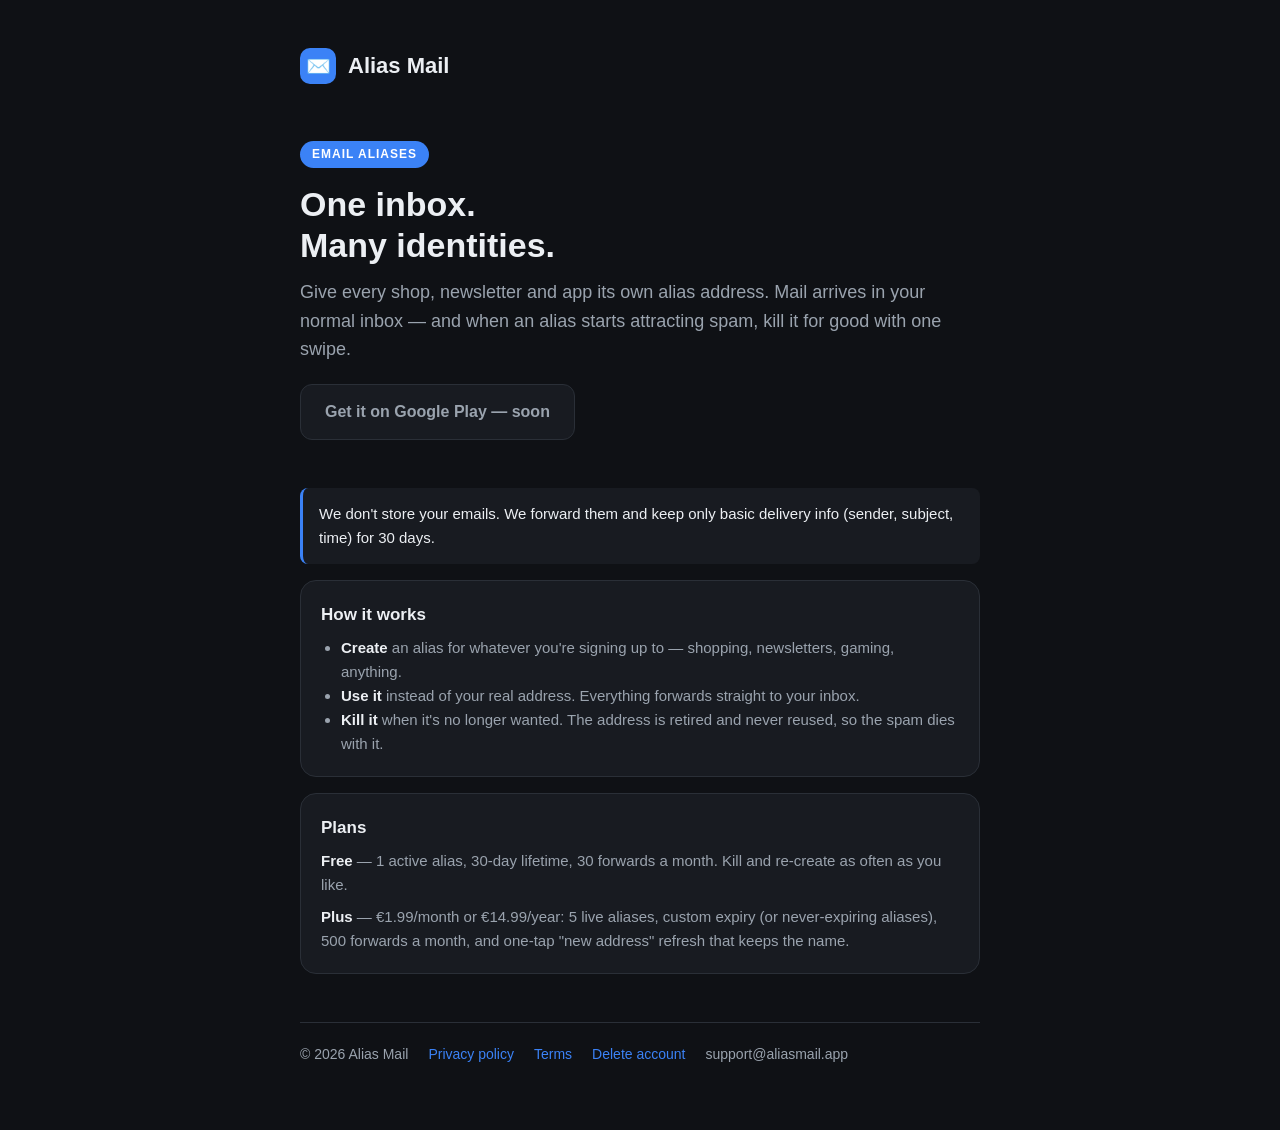
==== index.html @ 7fe055e5 "Serve the site from the repo root so GitHub Pages shows it at /aliasmail-site/" ====
<!doctype html>
<html lang="en">
<head>
  <meta charset="utf-8">
  <meta name="viewport" content="width=device-width, initial-scale=1">
  <title>Alias Mail — One inbox. Many identities.</title>
  <meta name="description" content="Alias Mail gives you email aliases that forward to your real inbox. Kill an alias the moment it attracts spam.">
  <style>
    :root { color-scheme: dark; }
    * { box-sizing: border-box; margin: 0; padding: 0; }
    body { background: #0F1115; color: #ECEFF3; font: 16px/1.6 -apple-system, "Segoe UI", Roboto, Helvetica, Arial, sans-serif; }
    a { color: #3B82F6; text-decoration: none; }
    a:hover { text-decoration: underline; }
    .wrap { max-width: 720px; margin: 0 auto; padding: 24px 20px 64px; }
    header { display: flex; align-items: center; gap: 12px; padding: 24px 0 8px; }
    .logo { width: 36px; height: 36px; border-radius: 10px; background: #3B82F6; display: flex; align-items: center; justify-content: center; font-size: 20px; }
    h1 { font-size: 22px; font-weight: 800; }
    .hero { padding: 48px 0 24px; }
    .hero h2 { font-size: 34px; line-height: 1.2; font-weight: 800; }
    .hero p { color: #9AA3AE; font-size: 18px; margin-top: 12px; }
    .badge { display: inline-block; background: #3B82F6; color: #fff; font-size: 12px; font-weight: 700; letter-spacing: 1px; border-radius: 999px; padding: 4px 12px; margin-bottom: 16px; }
    .card { background: #181B21; border: 1px solid #2A2F37; border-radius: 16px; padding: 20px; margin-top: 16px; }
    .card h3 { font-size: 17px; margin-bottom: 8px; }
    .card p, .card li { color: #9AA3AE; font-size: 15px; }
    .card ul { padding-left: 20px; }
    .cta { display: inline-block; background: #3B82F6; color: #fff; font-weight: 700; border-radius: 12px; padding: 14px 24px; margin-top: 20px; font-size: 16px; }
    .cta:hover { text-decoration: none; opacity: 0.9; }
    .cta.soon { background: #181B21; color: #9AA3AE; border: 1px solid #2A2F37; }
    footer { border-top: 1px solid #2A2F37; margin-top: 48px; padding-top: 20px; color: #9AA3AE; font-size: 14px; display: flex; gap: 20px; flex-wrap: wrap; }
    .trust { background: #181B21; border-left: 3px solid #3B82F6; border-radius: 8px; padding: 14px 16px; margin-top: 24px; color: #ECEFF3; font-size: 15px; }
  </style>
</head>
<body>
  <div class="wrap">
    <header>
      <div class="logo">✉️</div>
      <h1>Alias Mail</h1>
    </header>

    <section class="hero">
      <span class="badge">EMAIL ALIASES</span>
      <h2>One inbox.<br>Many identities.</h2>
      <p>Give every shop, newsletter and app its own alias address. Mail arrives in your normal inbox — and when an alias starts attracting spam, kill it for good with one swipe.</p>
      <a class="cta soon" href="#" aria-disabled="true">Get it on Google Play — soon</a>
    </section>

    <div class="trust">
      We don't store your emails. We forward them and keep only basic delivery info (sender, subject, time) for 30 days.
    </div>

    <section class="card">
      <h3>How it works</h3>
      <ul>
        <li><strong style="color:#ECEFF3">Create</strong> an alias for whatever you're signing up to — shopping, newsletters, gaming, anything.</li>
        <li><strong style="color:#ECEFF3">Use it</strong> instead of your real address. Everything forwards straight to your inbox.</li>
        <li><strong style="color:#ECEFF3">Kill it</strong> when it's no longer wanted. The address is retired and never reused, so the spam dies with it.</li>
      </ul>
    </section>

    <section class="card">
      <h3>Plans</h3>
      <p><strong style="color:#ECEFF3">Free</strong> — 1 active alias, 30-day lifetime, 30 forwards a month. Kill and re-create as often as you like.</p>
      <p style="margin-top:8px"><strong style="color:#ECEFF3">Plus</strong> — €1.99/month or €14.99/year: 5 live aliases, custom expiry (or never-expiring aliases), 500 forwards a month, and one-tap "new address" refresh that keeps the name.</p>
    </section>

    <footer>
      <span>© 2026 Alias Mail</span>
      <a href="privacy.html">Privacy policy</a>
      <a href="terms.html">Terms</a>
      <a href="delete-account.html">Delete account</a>
      <span>support@aliasmail.app</span>
    </footer>
  </div>
</body>
</html>
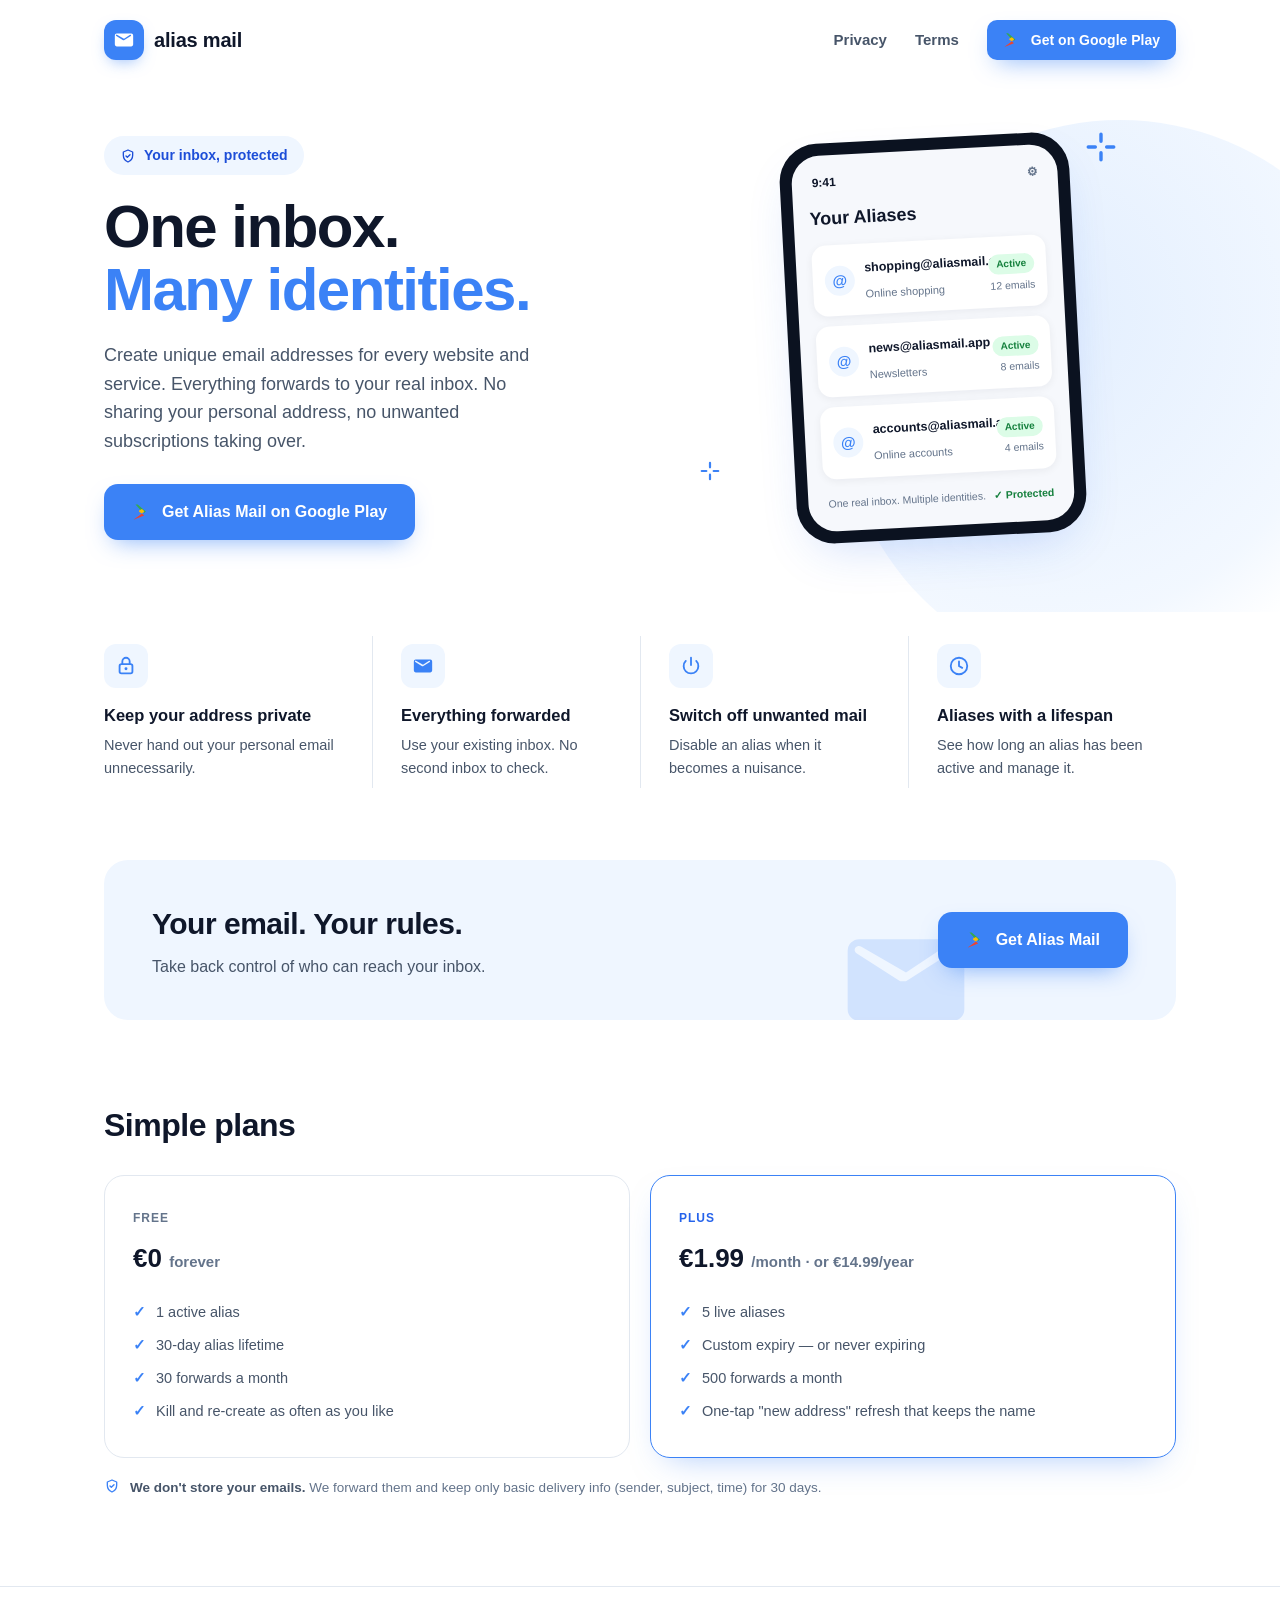
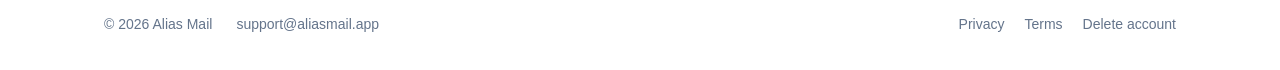
==== commit 731675c9: "Redesign site: light theme with app brand blue, hero with phone mockup, features, plans, shared styl" ====
--- a/index.html
+++ b/index.html
@@ -5,71 +5,185 @@
   <meta name="viewport" content="width=device-width, initial-scale=1">
   <title>Alias Mail — One inbox. Many identities.</title>
   <meta name="description" content="Alias Mail gives you email aliases that forward to your real inbox. Kill an alias the moment it attracts spam.">
-  <style>
-    :root { color-scheme: dark; }
-    * { box-sizing: border-box; margin: 0; padding: 0; }
-    body { background: #0F1115; color: #ECEFF3; font: 16px/1.6 -apple-system, "Segoe UI", Roboto, Helvetica, Arial, sans-serif; }
-    a { color: #3B82F6; text-decoration: none; }
-    a:hover { text-decoration: underline; }
-    .wrap { max-width: 720px; margin: 0 auto; padding: 24px 20px 64px; }
-    header { display: flex; align-items: center; gap: 12px; padding: 24px 0 8px; }
-    .logo { width: 36px; height: 36px; border-radius: 10px; background: #3B82F6; display: flex; align-items: center; justify-content: center; font-size: 20px; }
-    h1 { font-size: 22px; font-weight: 800; }
-    .hero { padding: 48px 0 24px; }
-    .hero h2 { font-size: 34px; line-height: 1.2; font-weight: 800; }
-    .hero p { color: #9AA3AE; font-size: 18px; margin-top: 12px; }
-    .badge { display: inline-block; background: #3B82F6; color: #fff; font-size: 12px; font-weight: 700; letter-spacing: 1px; border-radius: 999px; padding: 4px 12px; margin-bottom: 16px; }
-    .card { background: #181B21; border: 1px solid #2A2F37; border-radius: 16px; padding: 20px; margin-top: 16px; }
-    .card h3 { font-size: 17px; margin-bottom: 8px; }
-    .card p, .card li { color: #9AA3AE; font-size: 15px; }
-    .card ul { padding-left: 20px; }
-    .cta { display: inline-block; background: #3B82F6; color: #fff; font-weight: 700; border-radius: 12px; padding: 14px 24px; margin-top: 20px; font-size: 16px; }
-    .cta:hover { text-decoration: none; opacity: 0.9; }
-    .cta.soon { background: #181B21; color: #9AA3AE; border: 1px solid #2A2F37; }
-    footer { border-top: 1px solid #2A2F37; margin-top: 48px; padding-top: 20px; color: #9AA3AE; font-size: 14px; display: flex; gap: 20px; flex-wrap: wrap; }
-    .trust { background: #181B21; border-left: 3px solid #3B82F6; border-radius: 8px; padding: 14px 16px; margin-top: 24px; color: #ECEFF3; font-size: 15px; }
-  </style>
+  <link rel="stylesheet" href="styles.css">
+  <script>
+    // Set to the real Play Store listing once published.
+    var PLAY_STORE_URL = "https://play.google.com/store/apps?id=app.aliasmail";
+  </script>
 </head>
 <body>
-  <div class="wrap">
-    <header>
-      <div class="logo">✉️</div>
-      <h1>Alias Mail</h1>
-    </header>
+  <!-- Shared SVG defs -->
+  <svg width="0" height="0" style="position:absolute" aria-hidden="true">
+    <defs>
+      <symbol id="i-mail" viewBox="0 0 24 24"><path fill="currentColor" d="M4 5h16a2 2 0 0 1 2 2v10a2 2 0 0 1-2 2H4a2 2 0 0 1-2-2V7a2 2 0 0 1 2-2Zm8 7.2 7.4-4.7a.7.7 0 0 0-.76-1.18L12 10.7 4.36 6.32a.7.7 0 1 0-.72 1.18L11 12.2Z"/></symbol>
+      <symbol id="i-shield" viewBox="0 0 24 24"><path fill="none" stroke="currentColor" stroke-width="2" stroke-linejoin="round" d="M12 3 5 6v5c0 4.6 3 8.4 7 10 4-1.6 7-5.4 7-10V6l-7-3Z"/><path fill="none" stroke="currentColor" stroke-width="2" stroke-linecap="round" stroke-linejoin="round" d="m9 12 2 2 4-4"/></symbol>
+      <symbol id="i-lock" viewBox="0 0 24 24"><rect x="5" y="10" width="14" height="10" rx="2" fill="none" stroke="currentColor" stroke-width="2"/><path fill="none" stroke="currentColor" stroke-width="2" d="M8 10V7a4 4 0 0 1 8 0v3"/><circle cx="12" cy="15" r="1.6" fill="currentColor"/></symbol>
+      <symbol id="i-power" viewBox="0 0 24 24"><path fill="none" stroke="currentColor" stroke-width="2" stroke-linecap="round" d="M12 3v8"/><path fill="none" stroke="currentColor" stroke-width="2" stroke-linecap="round" d="M6.3 6.5a8 8 0 1 0 11.4 0"/></symbol>
+      <symbol id="i-clock" viewBox="0 0 24 24"><circle cx="12" cy="12" r="9" fill="none" stroke="currentColor" stroke-width="2"/><path fill="none" stroke="currentColor" stroke-width="2" stroke-linecap="round" d="M12 7v5l3.5 2"/></symbol>
+      <symbol id="i-play" viewBox="0 0 24 24"><path fill="#34A853" d="M4.8 3.1c-.2-.1-.4-.1-.6 0l9.7 10.7 2.7-2.4-9.8-8.3Z"/><path fill="#4285F4" d="M4.2 20.9c.2.1.4.1.6 0l9.8-8.3-2.7-2.4L4.2 20.9Z"/><path fill="#FBBC04" d="m14.6 11.4-2.7-2.4-3 1.7c-.8.5-.8 1.6 0 2.1l3 1.7 2.7-2.4Z" transform="translate(0 -0.7)"/><path fill="#EA4335" d="m11.9 13.8-9.7 7.1c.2.1.4.1.6 0l11.8-4.7-2.7-2.4Z"/></symbol>
+    </defs>
+  </svg>
 
-    <section class="hero">
-      <span class="badge">EMAIL ALIASES</span>
-      <h2>One inbox.<br>Many identities.</h2>
-      <p>Give every shop, newsletter and app its own alias address. Mail arrives in your normal inbox — and when an alias starts attracting spam, kill it for good with one swipe.</p>
-      <a class="cta soon" href="#" aria-disabled="true">Get it on Google Play — soon</a>
-    </section>
-
-    <div class="trust">
-      We don't store your emails. We forward them and keep only basic delivery info (sender, subject, time) for 30 days.
+  <header class="site-header">
+    <div class="wrap">
+      <a class="brand" href="index.html">
+        <span class="logo-tile"><svg width="22" height="22"><use href="#i-mail" style="color:#fff"/></svg></span>
+        alias mail
+      </a>
+      <nav class="site-nav" aria-label="Main">
+        <a class="nav-link" href="privacy.html">Privacy</a>
+        <a class="nav-link" href="terms.html">Terms</a>
+        <a class="btn small nav-cta play-link" href="https://play.google.com/store/apps?id=app.aliasmail">
+          <svg width="18" height="18"><use href="#i-play"/></svg> Get on Google Play
+        </a>
+      </nav>
+      <button class="menu-btn" aria-label="Menu" aria-expanded="false" onclick="toggleMenu(this)">
+        <svg width="26" height="26" viewBox="0 0 24 24" fill="none" stroke="#0F172A" stroke-width="2" stroke-linecap="round"><path d="M4 7h16M4 12h16M4 17h16"/></svg>
+      </button>
     </div>
-
-    <section class="card">
-      <h3>How it works</h3>
-      <ul>
-        <li><strong style="color:#ECEFF3">Create</strong> an alias for whatever you're signing up to — shopping, newsletters, gaming, anything.</li>
-        <li><strong style="color:#ECEFF3">Use it</strong> instead of your real address. Everything forwards straight to your inbox.</li>
-        <li><strong style="color:#ECEFF3">Kill it</strong> when it's no longer wanted. The address is retired and never reused, so the spam dies with it.</li>
-      </ul>
-    </section>
-
-    <section class="card">
-      <h3>Plans</h3>
-      <p><strong style="color:#ECEFF3">Free</strong> — 1 active alias, 30-day lifetime, 30 forwards a month. Kill and re-create as often as you like.</p>
-      <p style="margin-top:8px"><strong style="color:#ECEFF3">Plus</strong> — €1.99/month or €14.99/year: 5 live aliases, custom expiry (or never-expiring aliases), 500 forwards a month, and one-tap "new address" refresh that keeps the name.</p>
-    </section>
-
-    <footer>
-      <span>© 2026 Alias Mail</span>
-      <a href="privacy.html">Privacy policy</a>
+    <nav class="mobile-nav" aria-label="Mobile">
+      <a href="privacy.html">Privacy</a>
       <a href="terms.html">Terms</a>
       <a href="delete-account.html">Delete account</a>
+      <a class="btn play-link" href="https://play.google.com/store/apps?id=app.aliasmail">
+        <svg width="18" height="18"><use href="#i-play"/></svg> Get on Google Play
+      </a>
+    </nav>
+  </header>
+
+  <section class="hero">
+    <div class="hero-blob" aria-hidden="true"></div>
+    <div class="wrap">
+      <div>
+        <span class="pill"><svg width="16" height="16"><use href="#i-shield"/></svg> Your inbox, protected</span>
+        <h1>One inbox.<br><span class="accent">Many identities.</span></h1>
+        <p class="lede">Create unique email addresses for every website and service. Everything forwards to your real inbox. No sharing your personal address, no unwanted subscriptions taking over.</p>
+        <a class="btn big play-link" href="https://play.google.com/store/apps?id=app.aliasmail">
+          <svg width="20" height="20"><use href="#i-play"/></svg> Get Alias Mail on Google Play
+        </a>
+      </div>
+      <div class="phone-zone">
+        <svg class="sparkle" style="top:-8px;right:12%" width="34" height="34" viewBox="0 0 24 24" fill="none" stroke="currentColor" stroke-width="2.4" stroke-linecap="round" aria-hidden="true"><path d="M12 3v5M12 16v5M3 12h5M16 12h5"/></svg>
+        <svg class="sparkle" style="bottom:14%;left:2%" width="22" height="22" viewBox="0 0 24 24" fill="none" stroke="currentColor" stroke-width="2.4" stroke-linecap="round" aria-hidden="true"><path d="M12 3v5M12 16v5M3 12h5M16 12h5"/></svg>
+        <div class="phone" role="img" aria-label="The Alias Mail app showing three active aliases">
+          <div class="phone-screen">
+            <div class="phone-status"><span>9:41</span><span class="gear">⚙</span></div>
+            <div class="phone-title">Your Aliases</div>
+            <div class="alias-row">
+              <span class="at">@</span>
+              <span class="who"><span class="addr">shopping@aliasmail.app</span><br><span class="cat">Online shopping</span></span>
+              <span class="meta"><span class="chip">Active</span><div class="count">12 emails</div></span>
+            </div>
+            <div class="alias-row">
+              <span class="at">@</span>
+              <span class="who"><span class="addr">news@aliasmail.app</span><br><span class="cat">Newsletters</span></span>
+              <span class="meta"><span class="chip">Active</span><div class="count">8 emails</div></span>
+            </div>
+            <div class="alias-row">
+              <span class="at">@</span>
+              <span class="who"><span class="addr">accounts@aliasmail.app</span><br><span class="cat">Online accounts</span></span>
+              <span class="meta"><span class="chip">Active</span><div class="count">4 emails</div></span>
+            </div>
+            <div class="phone-footer"><span>One real inbox. Multiple identities.</span><span class="prot">✓ Protected</span></div>
+          </div>
+        </div>
+      </div>
+    </div>
+  </section>
+
+  <section class="features">
+    <div class="wrap">
+      <div class="grid">
+        <div class="feature">
+          <div class="icon"><svg width="22" height="22"><use href="#i-lock"/></svg></div>
+          <h3>Keep your address private</h3>
+          <p>Never hand out your personal email unnecessarily.</p>
+        </div>
+        <div class="feature">
+          <div class="icon"><svg width="22" height="22"><use href="#i-mail"/></svg></div>
+          <h3>Everything forwarded</h3>
+          <p>Use your existing inbox. No second inbox to check.</p>
+        </div>
+        <div class="feature">
+          <div class="icon"><svg width="22" height="22"><use href="#i-power"/></svg></div>
+          <h3>Switch off unwanted mail</h3>
+          <p>Disable an alias when it becomes a nuisance.</p>
+        </div>
+        <div class="feature">
+          <div class="icon"><svg width="22" height="22"><use href="#i-clock"/></svg></div>
+          <h3>Aliases with a lifespan</h3>
+          <p>See how long an alias has been active and manage it.</p>
+        </div>
+      </div>
+    </div>
+  </section>
+
+  <section class="banner-zone">
+    <div class="wrap">
+      <div class="banner">
+        <svg class="banner-art" width="180" height="140" viewBox="0 0 24 24" aria-hidden="true"><use href="#i-mail"/></svg>
+        <div>
+          <h2>Your email. Your rules.</h2>
+          <p>Take back control of who can reach your inbox.</p>
+        </div>
+        <a class="btn big play-link" style="margin-left:auto" href="https://play.google.com/store/apps?id=app.aliasmail">
+          <svg width="20" height="20"><use href="#i-play"/></svg> Get Alias Mail
+        </a>
+      </div>
+    </div>
+  </section>
+
+  <section class="plans">
+    <div class="wrap">
+      <h2>Simple plans</h2>
+      <div class="grid">
+        <div class="plan">
+          <span class="tag">Free</span>
+          <div class="price">€0 <span>forever</span></div>
+          <ul>
+            <li>1 active alias</li>
+            <li>30-day alias lifetime</li>
+            <li>30 forwards a month</li>
+            <li>Kill and re-create as often as you like</li>
+          </ul>
+        </div>
+        <div class="plan plus">
+          <span class="tag">Plus</span>
+          <div class="price">€1.99 <span>/month · or €14.99/year</span></div>
+          <ul>
+            <li>5 live aliases</li>
+            <li>Custom expiry — or never expiring</li>
+            <li>500 forwards a month</li>
+            <li>One-tap "new address" refresh that keeps the name</li>
+          </ul>
+        </div>
+      </div>
+      <p class="trust"><svg width="16" height="16" style="flex:none;transform:translateY(2px);color:#3B82F6"><use href="#i-shield"/></svg><span><strong>We don't store your emails.</strong> We forward them and keep only basic delivery info (sender, subject, time) for 30 days.</span></p>
+    </div>
+  </section>
+
+  <footer class="site-footer">
+    <div class="wrap">
+      <span>© 2026 Alias Mail</span>
       <span>support@aliasmail.app</span>
-    </footer>
-  </div>
+      <div class="links">
+        <a href="privacy.html">Privacy</a>
+        <a href="terms.html">Terms</a>
+        <a href="delete-account.html">Delete account</a>
+      </div>
+    </div>
+  </footer>
+
+  <script>
+    function toggleMenu(btn) {
+      var nav = document.querySelector(".mobile-nav");
+      var open = nav.classList.toggle("open");
+      btn.setAttribute("aria-expanded", open ? "true" : "false");
+    }
+    // Point every Play CTA at the single configured URL.
+    document.querySelectorAll(".play-link").forEach(function (a) {
+      if (typeof PLAY_STORE_URL === "string") a.href = PLAY_STORE_URL;
+    });
+  </script>
 </body>
 </html>
--- a/styles.css
+++ b/styles.css
@@ -0,0 +1,189 @@
+/* Alias Mail — shared stylesheet.
+   Brand blue matches the app: #3B82F6 (large text/buttons), #2563EB (small
+   links, AA contrast on white). Tints: #EFF6FF / #DBEAFE. */
+:root {
+  color-scheme: light;
+  --blue: #3B82F6;
+  --blue-deep: #2563EB;
+  --blue-dark: #1D4ED8;
+  --tint: #EFF6FF;
+  --tint-strong: #DBEAFE;
+  --navy: #0F172A;
+  --body: #475569;
+  --muted: #64748B;
+  --line: #E2E8F0;
+  --bg: #FFFFFF;
+  --shadow: 0 20px 50px -20px rgba(37, 99, 235, 0.25);
+}
+
+* { box-sizing: border-box; margin: 0; padding: 0; }
+html { scroll-behavior: smooth; }
+body {
+  background: var(--bg);
+  color: var(--navy);
+  font: 16px/1.6 -apple-system, "Segoe UI", Roboto, Helvetica, Arial, sans-serif;
+  -webkit-font-smoothing: antialiased;
+}
+a { color: var(--blue-deep); text-decoration: none; }
+a:hover { text-decoration: underline; }
+img, svg { display: block; }
+.wrap { max-width: 1120px; margin: 0 auto; padding: 0 24px; }
+
+/* ---------- header ---------- */
+.site-header { padding: 20px 0; }
+.site-header .wrap { display: flex; align-items: center; gap: 32px; }
+.brand { display: flex; align-items: center; gap: 10px; font-size: 20px; font-weight: 800; color: var(--navy); letter-spacing: -0.2px; }
+.brand:hover { text-decoration: none; }
+.logo-tile { width: 40px; height: 40px; border-radius: 12px; background: var(--blue); display: flex; align-items: center; justify-content: center; box-shadow: 0 6px 16px -6px rgba(59, 130, 246, 0.6); }
+.site-nav { display: flex; align-items: center; gap: 28px; margin-left: auto; }
+.site-nav a.nav-link { color: var(--body); font-weight: 600; font-size: 15px; }
+.site-nav a.nav-link:hover { color: var(--navy); text-decoration: none; }
+.nav-cta { display: inline-flex; }
+
+/* hamburger (mobile) */
+.menu-btn { display: none; margin-left: auto; background: none; border: 0; padding: 8px; cursor: pointer; border-radius: 10px; }
+.menu-btn:hover { background: var(--tint); }
+.mobile-nav { display: none; }
+
+/* ---------- buttons ---------- */
+.btn {
+  display: inline-flex; align-items: center; gap: 10px;
+  background: var(--blue); color: #fff;
+  font-weight: 700; font-size: 15px;
+  border-radius: 12px; padding: 12px 20px;
+  border: 0; cursor: pointer;
+  box-shadow: 0 10px 24px -10px rgba(59, 130, 246, 0.65);
+  transition: background 0.15s ease, transform 0.15s ease;
+}
+.btn:hover { background: var(--blue-deep); text-decoration: none; transform: translateY(-1px); }
+.btn:active { transform: translateY(0); }
+.btn.small { padding: 9px 16px; font-size: 14px; border-radius: 10px; }
+.btn.big { padding: 15px 28px; font-size: 16px; border-radius: 14px; }
+
+/* ---------- hero ---------- */
+.hero { position: relative; padding: 56px 0 72px; overflow: hidden; }
+.hero .wrap { display: grid; grid-template-columns: 1.05fr 0.95fr; gap: 48px; align-items: center; position: relative; z-index: 1; }
+.pill {
+  display: inline-flex; align-items: center; gap: 8px;
+  background: var(--tint); color: var(--blue-dark);
+  font-size: 14px; font-weight: 700;
+  border-radius: 999px; padding: 8px 16px; margin-bottom: 20px;
+}
+.hero h1 { font-size: clamp(38px, 5.2vw, 60px); line-height: 1.05; font-weight: 800; letter-spacing: -1.5px; }
+.hero h1 .accent { color: var(--blue); }
+.hero .lede { color: var(--body); font-size: 18px; margin: 20px 0 28px; max-width: 46ch; }
+.hero-blob {
+  position: absolute; right: -120px; top: 40px;
+  width: 560px; height: 560px; border-radius: 50%;
+  background: radial-gradient(circle at 35% 35%, var(--tint-strong), var(--tint) 60%, transparent 75%);
+  opacity: 0.8; z-index: 0; pointer-events: none;
+}
+.sparkle { position: absolute; color: var(--blue); z-index: 2; }
+
+/* ---------- phone mockup ---------- */
+.phone-zone { position: relative; display: flex; justify-content: center; }
+.phone {
+  width: 290px; background: #0B1220; border-radius: 38px; padding: 12px;
+  box-shadow: var(--shadow); transform: rotate(-3deg); position: relative; z-index: 1;
+}
+.phone-screen { background: #F6F8FC; border-radius: 28px; overflow: hidden; padding: 18px 16px 20px; }
+.phone-status { display: flex; justify-content: space-between; align-items: center; color: var(--navy); font-size: 12px; font-weight: 700; padding: 0 4px 12px; }
+.phone-status .gear { color: var(--muted); }
+.phone-title { font-size: 18px; font-weight: 800; margin-bottom: 12px; }
+.alias-row { display: flex; align-items: center; gap: 10px; background: #fff; border-radius: 14px; padding: 10px 12px; margin-bottom: 10px; box-shadow: 0 2px 8px rgba(15, 23, 42, 0.06); }
+.alias-row .at { width: 30px; height: 30px; border-radius: 50%; background: var(--tint); color: var(--blue); display: flex; align-items: center; justify-content: center; font-weight: 800; font-size: 15px; flex: none; }
+.alias-row .who { min-width: 0; }
+.alias-row .addr { font-size: 12.5px; font-weight: 700; color: var(--navy); white-space: nowrap; overflow: hidden; text-overflow: ellipsis; }
+.alias-row .cat { font-size: 11px; color: var(--muted); }
+.alias-row .meta { text-align: right; flex: none; }
+.chip { display: inline-block; background: #DCFCE7; color: #15803D; font-size: 10px; font-weight: 800; border-radius: 999px; padding: 2px 8px; }
+.alias-row .count { font-size: 10.5px; color: var(--muted); margin-top: 2px; }
+.phone-footer { display: flex; justify-content: space-between; align-items: center; font-size: 10.5px; color: var(--muted); padding: 6px 4px 0; }
+.phone-footer .prot { display: inline-flex; align-items: center; gap: 4px; color: #15803D; font-weight: 700; }
+
+/* ---------- features ---------- */
+.features { padding: 24px 0 72px; }
+.features .grid { display: grid; grid-template-columns: repeat(4, 1fr); }
+.feature { padding: 8px 28px; border-left: 1px solid var(--line); }
+.feature:first-child { border-left: 0; padding-left: 0; }
+.feature .icon { width: 44px; height: 44px; border-radius: 12px; background: var(--tint); color: var(--blue); display: flex; align-items: center; justify-content: center; margin-bottom: 14px; }
+.feature h3 { font-size: 16.5px; font-weight: 800; margin-bottom: 6px; }
+.feature p { color: var(--body); font-size: 14.5px; }
+
+/* ---------- CTA banner ---------- */
+.banner-zone { padding: 0 0 80px; }
+.banner { position: relative; background: var(--tint); border-radius: 24px; padding: 40px 48px; display: flex; align-items: center; gap: 32px; overflow: hidden; }
+.banner h2 { font-size: clamp(22px, 3vw, 30px); font-weight: 800; letter-spacing: -0.5px; }
+.banner p { color: var(--body); margin-top: 6px; }
+.banner .btn { flex: none; position: relative; z-index: 1; }
+.banner-art { position: absolute; right: 180px; bottom: -30px; opacity: 0.16; color: var(--blue); pointer-events: none; }
+
+/* ---------- plans ---------- */
+.plans { padding: 0 0 88px; }
+.plans h2 { font-size: clamp(24px, 3vw, 32px); font-weight: 800; letter-spacing: -0.5px; margin-bottom: 24px; }
+.plans .grid { display: grid; grid-template-columns: 1fr 1fr; gap: 20px; }
+.plan { border: 1px solid var(--line); border-radius: 20px; padding: 28px; }
+.plan.plus { border-color: var(--blue); box-shadow: 0 14px 34px -18px rgba(59, 130, 246, 0.5); position: relative; }
+.plan .tag { display: inline-block; font-size: 12px; font-weight: 800; letter-spacing: 1px; text-transform: uppercase; color: var(--muted); margin-bottom: 10px; }
+.plan.plus .tag { color: var(--blue-deep); }
+.plan .price { font-size: 26px; font-weight: 800; }
+.plan .price span { font-size: 15px; color: var(--muted); font-weight: 600; }
+.plan ul { list-style: none; margin-top: 16px; }
+.plan li { display: flex; gap: 10px; align-items: baseline; color: var(--body); font-size: 14.5px; padding: 5px 0; }
+.plan li::before { content: "✓"; color: var(--blue); font-weight: 800; flex: none; }
+.trust { display: flex; gap: 10px; align-items: baseline; color: var(--muted); font-size: 13.5px; margin-top: 18px; }
+.trust strong { color: var(--body); }
+
+/* ---------- legal / content pages ---------- */
+.page { padding: 32px 0 88px; max-width: 760px; }
+.page h2 { font-size: clamp(26px, 3.4vw, 34px); font-weight: 800; letter-spacing: -0.6px; padding: 16px 0 8px; }
+.page h3 { font-size: 18px; font-weight: 800; margin: 30px 0 6px; }
+.page p, .page li { color: var(--body); font-size: 15.5px; margin-top: 10px; }
+.page ul, .page ol { padding-left: 22px; }
+.page strong { color: var(--navy); }
+.updated { color: var(--muted); font-size: 13px; margin-top: 28px; }
+.callout { background: var(--tint); border-left: 3px solid var(--blue); border-radius: 10px; padding: 14px 18px; margin-top: 20px; color: var(--navy); font-size: 15px; }
+
+/* ---------- footer ---------- */
+.site-footer { border-top: 1px solid var(--line); padding: 26px 0 34px; }
+.site-footer .wrap { display: flex; align-items: center; gap: 24px; flex-wrap: wrap; color: var(--muted); font-size: 14px; }
+.site-footer .links { margin-left: auto; display: flex; gap: 20px; flex-wrap: wrap; }
+.site-footer a { color: var(--muted); }
+.site-footer a:hover { color: var(--navy); }
+
+/* ---------- 404 ---------- */
+.notfound { text-align: center; padding: 96px 0; }
+.notfound .logo-tile { margin: 0 auto 24px; width: 52px; height: 52px; border-radius: 16px; }
+.notfound h2 { font-size: 32px; font-weight: 800; }
+.notfound p { color: var(--body); margin-top: 12px; }
+
+/* ---------- responsive ---------- */
+@media (max-width: 960px) {
+  .hero .wrap { grid-template-columns: 1fr; gap: 40px; }
+  .hero-blob { right: -200px; top: auto; bottom: -160px; }
+  .features .grid { grid-template-columns: 1fr 1fr; gap: 28px 0; }
+  .feature:nth-child(3) { border-left: 0; padding-left: 0; }
+  .banner { flex-direction: column; align-items: flex-start; padding: 32px; }
+  .plans .grid { grid-template-columns: 1fr; }
+}
+@media (max-width: 640px) {
+  .site-nav { display: none; }
+  .menu-btn { display: inline-flex; }
+  .mobile-nav {
+    display: none; flex-direction: column; gap: 4px;
+    padding: 8px 24px 20px; border-bottom: 1px solid var(--line);
+  }
+  .mobile-nav.open { display: flex; }
+  .mobile-nav a { padding: 10px 4px; font-weight: 600; color: var(--navy); border-bottom: 1px solid var(--line); }
+  .mobile-nav a:last-child { border-bottom: 0; }
+  .mobile-nav .btn { margin-top: 8px; justify-content: center; }
+  .hero { padding: 32px 0 56px; }
+  .phone { transform: none; }
+  .features .grid { grid-template-columns: 1fr; }
+  .feature { border-left: 0; padding: 0; }
+  .site-footer .links { margin-left: 0; }
+}
+@media (prefers-reduced-motion: reduce) {
+  html { scroll-behavior: auto; }
+  .btn, .btn:hover { transition: none; transform: none; }
+}
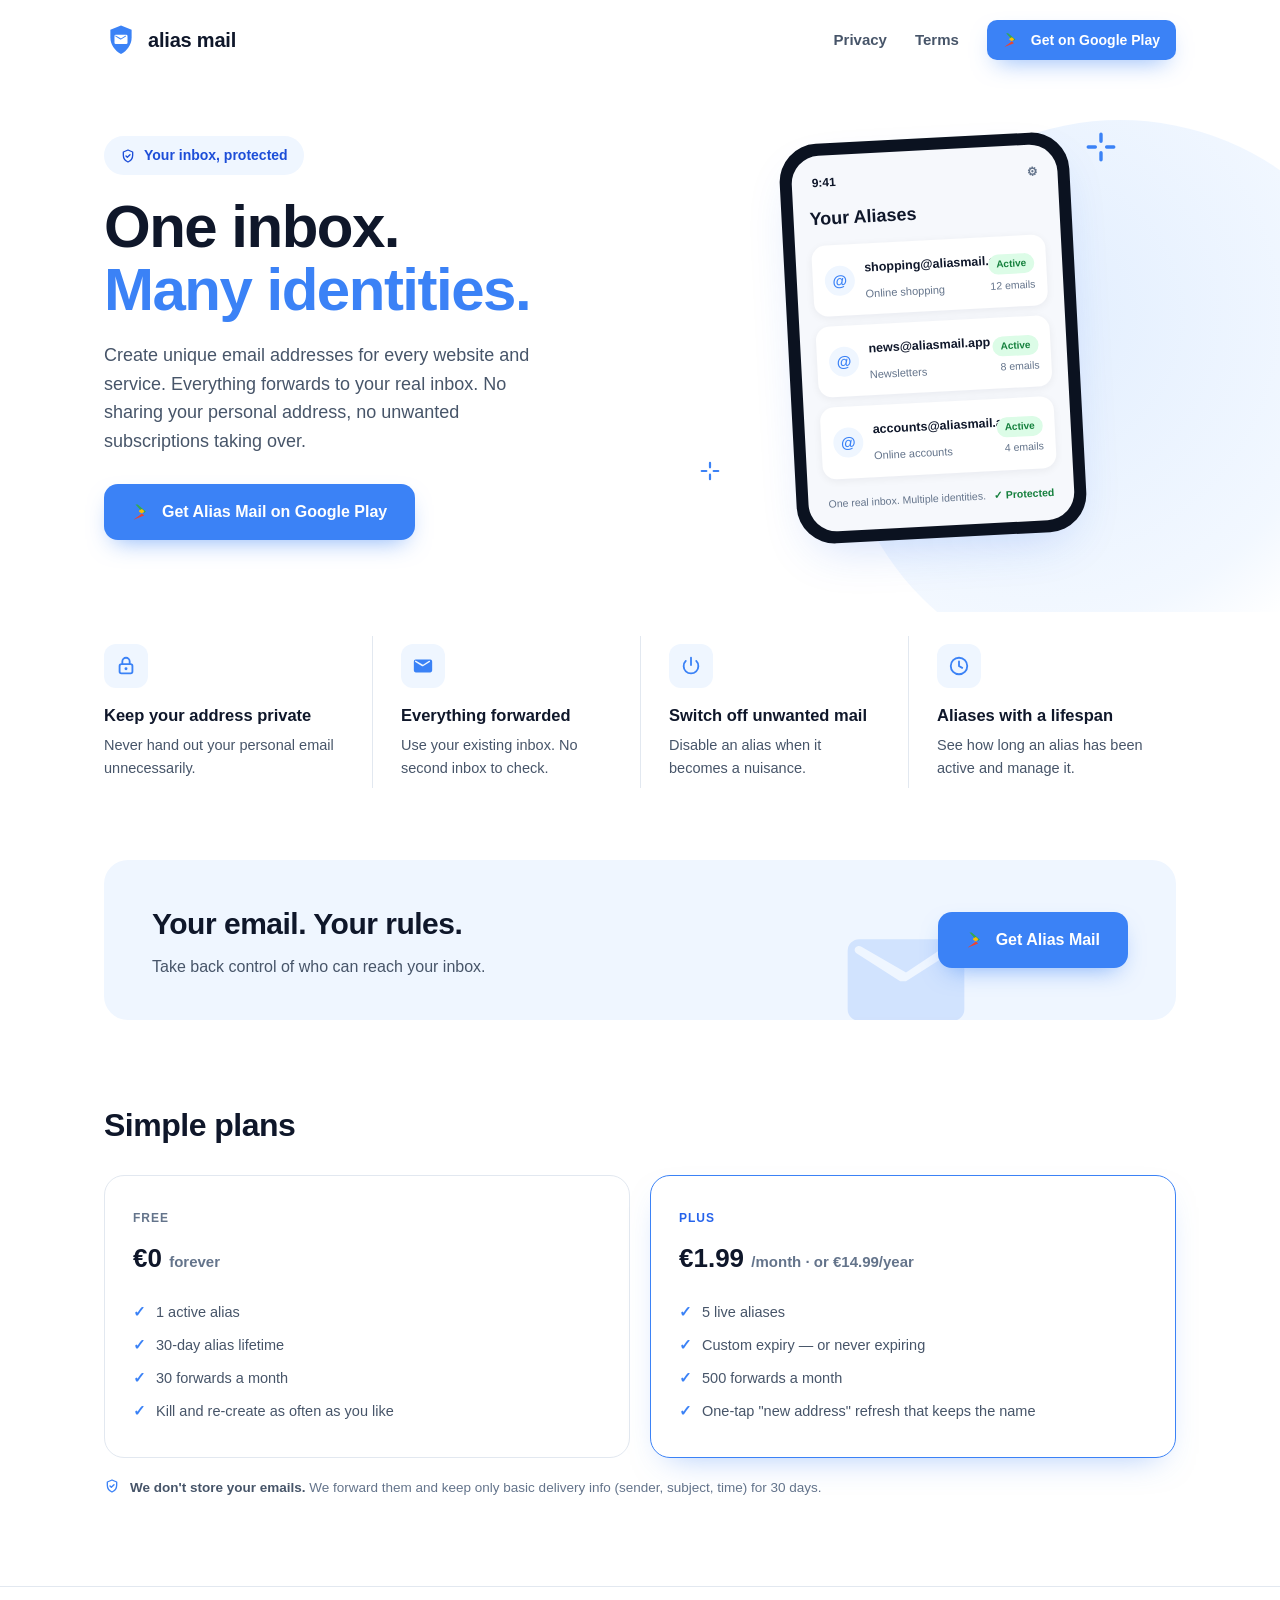
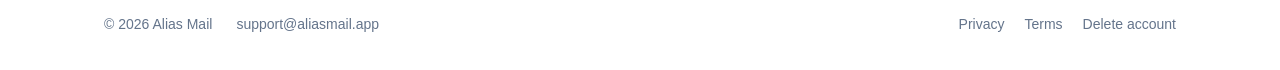
==== commit de7c38c8: "Use the app mark (shield + envelope) as site icon and favicon" ====
--- a/index.html
+++ b/index.html
@@ -6,6 +6,7 @@
   <title>Alias Mail — One inbox. Many identities.</title>
   <meta name="description" content="Alias Mail gives you email aliases that forward to your real inbox. Kill an alias the moment it attracts spam.">
   <link rel="stylesheet" href="styles.css">
+  <link rel="icon" type="image/svg+xml" href="favicon.svg">
   <script>
     // Set to the real Play Store listing once published.
     var PLAY_STORE_URL = "https://play.google.com/store/apps?id=app.aliasmail";
@@ -15,6 +16,10 @@
   <!-- Shared SVG defs -->
   <svg width="0" height="0" style="position:absolute" aria-hidden="true">
     <defs>
+      <symbol id="i-mark" viewBox="0 0 24 24">
+        <path fill="currentColor" d="M12 1.7 4.5 4.75v5.5c0 5.1 3.25 9.6 7.5 11.55 4.25-1.95 7.5-6.45 7.5-11.55v-5.5Z"/>
+        <g transform="translate(12 11.6) scale(0.46) translate(-12 -12)"><path fill="#fff" d="M4 5h16a2 2 0 0 1 2 2v10a2 2 0 0 1-2 2H4a2 2 0 0 1-2-2V7a2 2 0 0 1 2-2Zm8 7.2 7.4-4.7a.7.7 0 0 0-.76-1.18L12 10.7 4.36 6.32a.7.7 0 1 0-.72 1.18L11 12.2Z"/></g>
+      </symbol>
       <symbol id="i-mail" viewBox="0 0 24 24"><path fill="currentColor" d="M4 5h16a2 2 0 0 1 2 2v10a2 2 0 0 1-2 2H4a2 2 0 0 1-2-2V7a2 2 0 0 1 2-2Zm8 7.2 7.4-4.7a.7.7 0 0 0-.76-1.18L12 10.7 4.36 6.32a.7.7 0 1 0-.72 1.18L11 12.2Z"/></symbol>
       <symbol id="i-shield" viewBox="0 0 24 24"><path fill="none" stroke="currentColor" stroke-width="2" stroke-linejoin="round" d="M12 3 5 6v5c0 4.6 3 8.4 7 10 4-1.6 7-5.4 7-10V6l-7-3Z"/><path fill="none" stroke="currentColor" stroke-width="2" stroke-linecap="round" stroke-linejoin="round" d="m9 12 2 2 4-4"/></symbol>
       <symbol id="i-lock" viewBox="0 0 24 24"><rect x="5" y="10" width="14" height="10" rx="2" fill="none" stroke="currentColor" stroke-width="2"/><path fill="none" stroke="currentColor" stroke-width="2" d="M8 10V7a4 4 0 0 1 8 0v3"/><circle cx="12" cy="15" r="1.6" fill="currentColor"/></symbol>
@@ -27,7 +32,7 @@
   <header class="site-header">
     <div class="wrap">
       <a class="brand" href="index.html">
-        <span class="logo-tile"><svg width="22" height="22"><use href="#i-mail" style="color:#fff"/></svg></span>
+        <svg class="logo-mark" viewBox="0 0 24 24" role="img" aria-label="Alias Mail logo"><use href="#i-mark" style="color:#3B82F6"/></svg>
         alias mail
       </a>
       <nav class="site-nav" aria-label="Main">
--- a/styles.css
+++ b/styles.css
@@ -34,7 +34,7 @@
 .site-header .wrap { display: flex; align-items: center; gap: 32px; }
 .brand { display: flex; align-items: center; gap: 10px; font-size: 20px; font-weight: 800; color: var(--navy); letter-spacing: -0.2px; }
 .brand:hover { text-decoration: none; }
-.logo-tile { width: 40px; height: 40px; border-radius: 12px; background: var(--blue); display: flex; align-items: center; justify-content: center; box-shadow: 0 6px 16px -6px rgba(59, 130, 246, 0.6); }
+.logo-mark { width: 34px; height: 34px; flex: none; }
 .site-nav { display: flex; align-items: center; gap: 28px; margin-left: auto; }
 .site-nav a.nav-link { color: var(--body); font-weight: 600; font-size: 15px; }
 .site-nav a.nav-link:hover { color: var(--navy); text-decoration: none; }
@@ -153,7 +153,7 @@
 
 /* ---------- 404 ---------- */
 .notfound { text-align: center; padding: 96px 0; }
-.notfound .logo-tile { margin: 0 auto 24px; width: 52px; height: 52px; border-radius: 16px; }
+.notfound .logo-mark { margin: 0 auto 24px; width: 64px; height: 64px; }
 .notfound h2 { font-size: 32px; font-weight: 800; }
 .notfound p { color: var(--body); margin-top: 12px; }
 
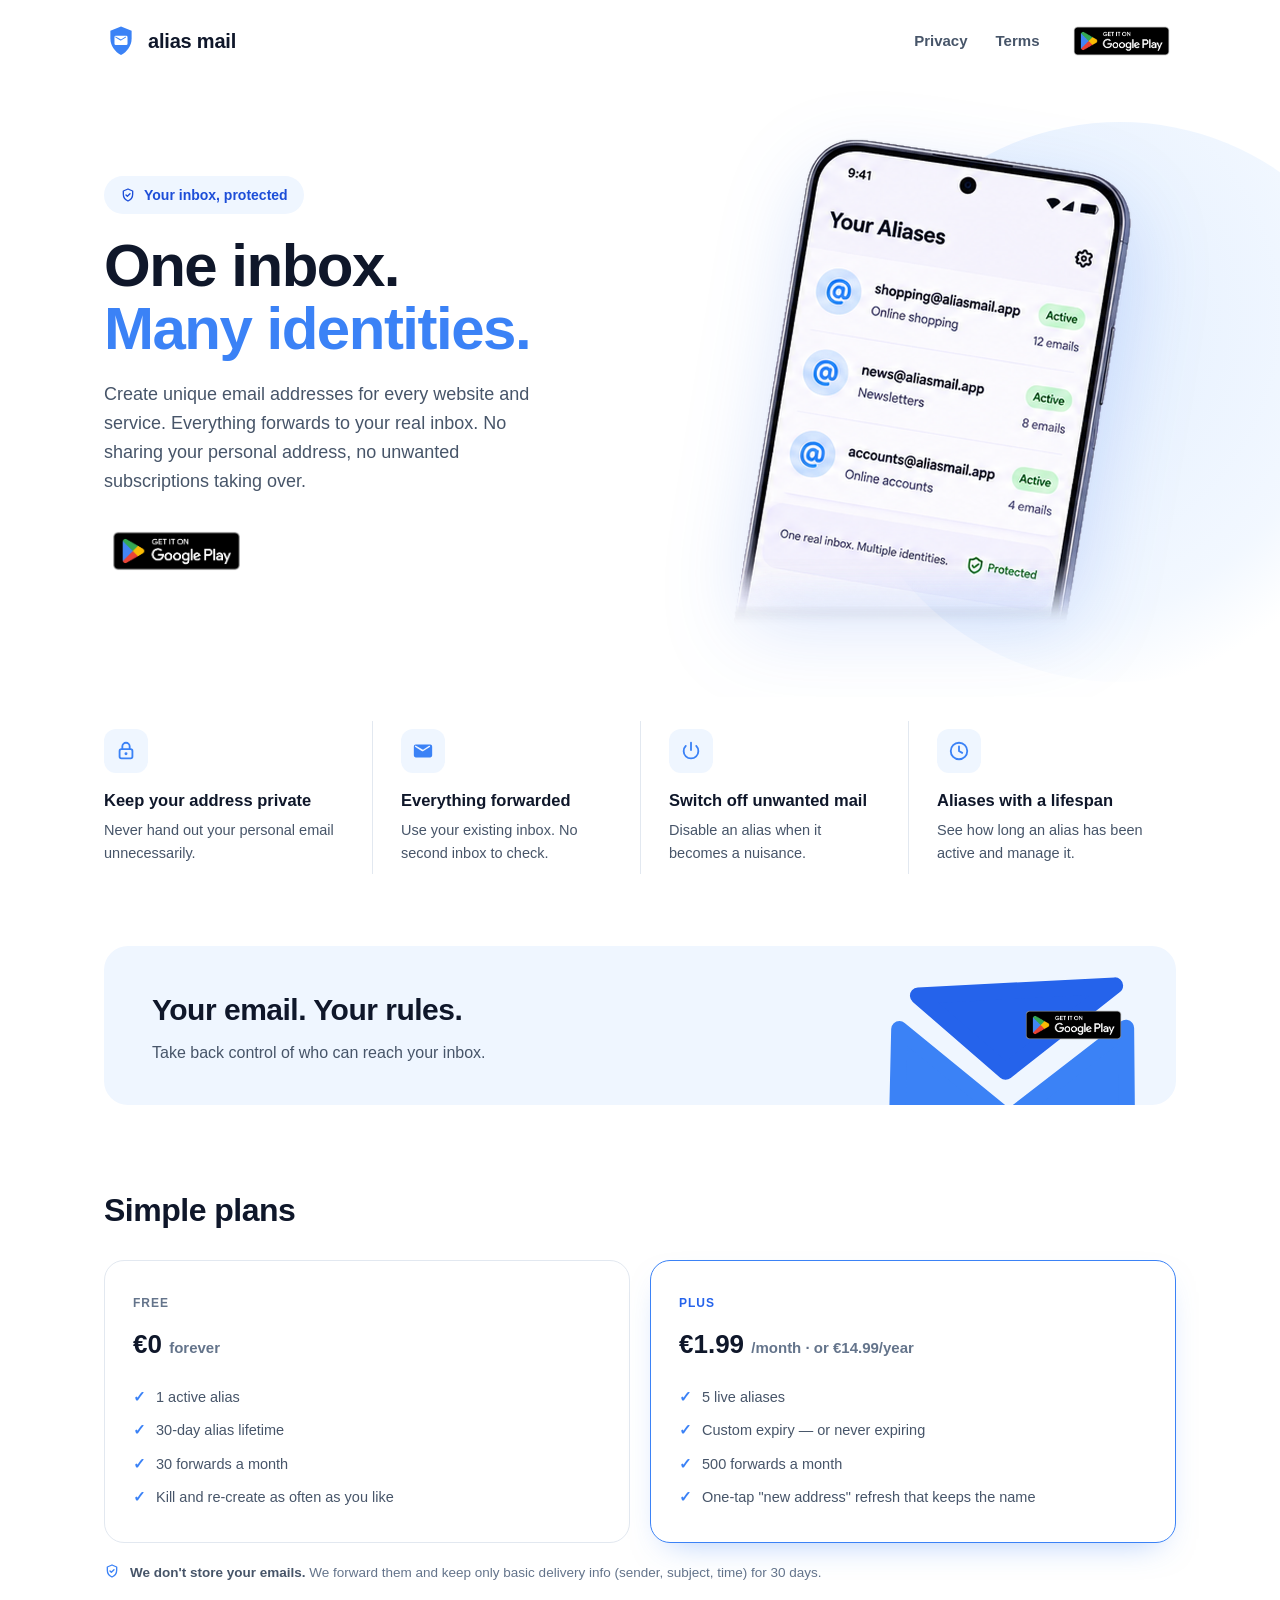
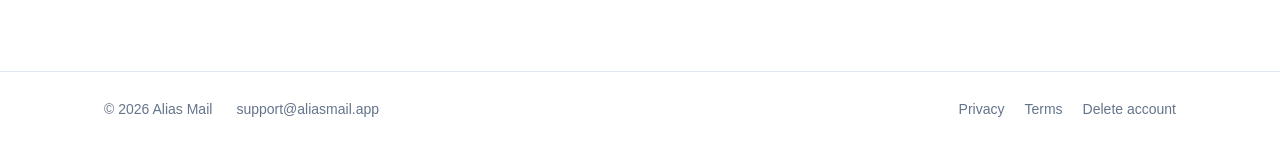
==== commit 6b257aaa: "Use official Google Play badge, PNG phone hero image, dynamic cropped envelope banner art" ====
--- a/index.html
+++ b/index.html
@@ -25,7 +25,6 @@
       <symbol id="i-lock" viewBox="0 0 24 24"><rect x="5" y="10" width="14" height="10" rx="2" fill="none" stroke="currentColor" stroke-width="2"/><path fill="none" stroke="currentColor" stroke-width="2" d="M8 10V7a4 4 0 0 1 8 0v3"/><circle cx="12" cy="15" r="1.6" fill="currentColor"/></symbol>
       <symbol id="i-power" viewBox="0 0 24 24"><path fill="none" stroke="currentColor" stroke-width="2" stroke-linecap="round" d="M12 3v8"/><path fill="none" stroke="currentColor" stroke-width="2" stroke-linecap="round" d="M6.3 6.5a8 8 0 1 0 11.4 0"/></symbol>
       <symbol id="i-clock" viewBox="0 0 24 24"><circle cx="12" cy="12" r="9" fill="none" stroke="currentColor" stroke-width="2"/><path fill="none" stroke="currentColor" stroke-width="2" stroke-linecap="round" d="M12 7v5l3.5 2"/></symbol>
-      <symbol id="i-play" viewBox="0 0 24 24"><path fill="#34A853" d="M4.8 3.1c-.2-.1-.4-.1-.6 0l9.7 10.7 2.7-2.4-9.8-8.3Z"/><path fill="#4285F4" d="M4.2 20.9c.2.1.4.1.6 0l9.8-8.3-2.7-2.4L4.2 20.9Z"/><path fill="#FBBC04" d="m14.6 11.4-2.7-2.4-3 1.7c-.8.5-.8 1.6 0 2.1l3 1.7 2.7-2.4Z" transform="translate(0 -0.7)"/><path fill="#EA4335" d="m11.9 13.8-9.7 7.1c.2.1.4.1.6 0l11.8-4.7-2.7-2.4Z"/></symbol>
     </defs>
   </svg>
 
@@ -38,8 +37,8 @@
       <nav class="site-nav" aria-label="Main">
         <a class="nav-link" href="privacy.html">Privacy</a>
         <a class="nav-link" href="terms.html">Terms</a>
-        <a class="btn small nav-cta play-link" href="https://play.google.com/store/apps?id=app.aliasmail">
-          <svg width="18" height="18"><use href="#i-play"/></svg> Get on Google Play
+        <a class="play-link" href="https://play.google.com/store/apps?id=app.aliasmail">
+          <img class="play-badge" src="assets/google-play-badge.png" alt="Get it on Google Play" width="129" height="50">
         </a>
       </nav>
       <button class="menu-btn" aria-label="Menu" aria-expanded="false" onclick="toggleMenu(this)">
@@ -50,8 +49,8 @@
       <a href="privacy.html">Privacy</a>
       <a href="terms.html">Terms</a>
       <a href="delete-account.html">Delete account</a>
-      <a class="btn play-link" href="https://play.google.com/store/apps?id=app.aliasmail">
-        <svg width="18" height="18"><use href="#i-play"/></svg> Get on Google Play
+      <a class="play-link" href="https://play.google.com/store/apps?id=app.aliasmail">
+        <img class="play-badge" src="assets/google-play-badge.png" alt="Get it on Google Play" width="154" height="60">
       </a>
     </nav>
   </header>
@@ -63,36 +62,11 @@
         <span class="pill"><svg width="16" height="16"><use href="#i-shield"/></svg> Your inbox, protected</span>
         <h1>One inbox.<br><span class="accent">Many identities.</span></h1>
         <p class="lede">Create unique email addresses for every website and service. Everything forwards to your real inbox. No sharing your personal address, no unwanted subscriptions taking over.</p>
-        <a class="btn big play-link" href="https://play.google.com/store/apps?id=app.aliasmail">
-          <svg width="20" height="20"><use href="#i-play"/></svg> Get Alias Mail on Google Play
+        <a class="play-link" href="https://play.google.com/store/apps?id=app.aliasmail">
+          <img class="play-badge big" src="assets/google-play-badge.png" alt="Get Alias Mail on Google Play" width="154" height="60">
         </a>
       </div>
-      <div class="phone-zone">
-        <svg class="sparkle" style="top:-8px;right:12%" width="34" height="34" viewBox="0 0 24 24" fill="none" stroke="currentColor" stroke-width="2.4" stroke-linecap="round" aria-hidden="true"><path d="M12 3v5M12 16v5M3 12h5M16 12h5"/></svg>
-        <svg class="sparkle" style="bottom:14%;left:2%" width="22" height="22" viewBox="0 0 24 24" fill="none" stroke="currentColor" stroke-width="2.4" stroke-linecap="round" aria-hidden="true"><path d="M12 3v5M12 16v5M3 12h5M16 12h5"/></svg>
-        <div class="phone" role="img" aria-label="The Alias Mail app showing three active aliases">
-          <div class="phone-screen">
-            <div class="phone-status"><span>9:41</span><span class="gear">⚙</span></div>
-            <div class="phone-title">Your Aliases</div>
-            <div class="alias-row">
-              <span class="at">@</span>
-              <span class="who"><span class="addr">shopping@aliasmail.app</span><br><span class="cat">Online shopping</span></span>
-              <span class="meta"><span class="chip">Active</span><div class="count">12 emails</div></span>
-            </div>
-            <div class="alias-row">
-              <span class="at">@</span>
-              <span class="who"><span class="addr">news@aliasmail.app</span><br><span class="cat">Newsletters</span></span>
-              <span class="meta"><span class="chip">Active</span><div class="count">8 emails</div></span>
-            </div>
-            <div class="alias-row">
-              <span class="at">@</span>
-              <span class="who"><span class="addr">accounts@aliasmail.app</span><br><span class="cat">Online accounts</span></span>
-              <span class="meta"><span class="chip">Active</span><div class="count">4 emails</div></span>
-            </div>
-            <div class="phone-footer"><span>One real inbox. Multiple identities.</span><span class="prot">✓ Protected</span></div>
-          </div>
-        </div>
-      </div>
+      <img class="hero-phone" src="assets/alias-phonex2.png" width="387" height="471" alt="The Alias Mail app showing three active aliases">
     </div>
   </section>
 
@@ -126,13 +100,13 @@
   <section class="banner-zone">
     <div class="wrap">
       <div class="banner">
-        <svg class="banner-art" width="180" height="140" viewBox="0 0 24 24" aria-hidden="true"><use href="#i-mail"/></svg>
+        <img class="banner-art" src="assets/aliasmail-envelope-with-accents.svg" alt="" aria-hidden="true">
         <div>
           <h2>Your email. Your rules.</h2>
           <p>Take back control of who can reach your inbox.</p>
         </div>
-        <a class="btn big play-link" style="margin-left:auto" href="https://play.google.com/store/apps?id=app.aliasmail">
-          <svg width="20" height="20"><use href="#i-play"/></svg> Get Alias Mail
+        <a class="play-link" style="margin-left:auto;position:relative;z-index:1;flex:none" href="https://play.google.com/store/apps?id=app.aliasmail">
+          <img class="play-badge" src="assets/google-play-badge.png" alt="Get Alias Mail on Google Play" width="129" height="50">
         </a>
       </div>
     </div>
--- a/styles.css
+++ b/styles.css
@@ -40,6 +40,12 @@
 .site-nav a.nav-link:hover { color: var(--navy); text-decoration: none; }
 .nav-cta { display: inline-flex; }
 
+/* ---------- Google Play badge ---------- */
+.play-link { display: inline-flex; border-radius: 10px; transition: transform 0.15s ease; }
+.play-link:hover { transform: translateY(-1px); }
+.play-badge { height: 42px; width: auto; display: block; }
+.play-badge.big { height: 56px; }
+
 /* hamburger (mobile) */
 .menu-btn { display: none; margin-left: auto; background: none; border: 0; padding: 8px; cursor: pointer; border-radius: 10px; }
 .menu-btn:hover { background: var(--tint); }
@@ -80,26 +86,12 @@
 }
 .sparkle { position: absolute; color: var(--blue); z-index: 2; }
 
-/* ---------- phone mockup ---------- */
-.phone-zone { position: relative; display: flex; justify-content: center; }
-.phone {
-  width: 290px; background: #0B1220; border-radius: 38px; padding: 12px;
-  box-shadow: var(--shadow); transform: rotate(-3deg); position: relative; z-index: 1;
+/* ---------- hero phone image ---------- */
+.hero-phone {
+  width: min(100%, 400px); height: auto;
+  justify-self: center;
+  filter: drop-shadow(0 30px 40px rgba(37, 99, 235, 0.18));
 }
-.phone-screen { background: #F6F8FC; border-radius: 28px; overflow: hidden; padding: 18px 16px 20px; }
-.phone-status { display: flex; justify-content: space-between; align-items: center; color: var(--navy); font-size: 12px; font-weight: 700; padding: 0 4px 12px; }
-.phone-status .gear { color: var(--muted); }
-.phone-title { font-size: 18px; font-weight: 800; margin-bottom: 12px; }
-.alias-row { display: flex; align-items: center; gap: 10px; background: #fff; border-radius: 14px; padding: 10px 12px; margin-bottom: 10px; box-shadow: 0 2px 8px rgba(15, 23, 42, 0.06); }
-.alias-row .at { width: 30px; height: 30px; border-radius: 50%; background: var(--tint); color: var(--blue); display: flex; align-items: center; justify-content: center; font-weight: 800; font-size: 15px; flex: none; }
-.alias-row .who { min-width: 0; }
-.alias-row .addr { font-size: 12.5px; font-weight: 700; color: var(--navy); white-space: nowrap; overflow: hidden; text-overflow: ellipsis; }
-.alias-row .cat { font-size: 11px; color: var(--muted); }
-.alias-row .meta { text-align: right; flex: none; }
-.chip { display: inline-block; background: #DCFCE7; color: #15803D; font-size: 10px; font-weight: 800; border-radius: 999px; padding: 2px 8px; }
-.alias-row .count { font-size: 10.5px; color: var(--muted); margin-top: 2px; }
-.phone-footer { display: flex; justify-content: space-between; align-items: center; font-size: 10.5px; color: var(--muted); padding: 6px 4px 0; }
-.phone-footer .prot { display: inline-flex; align-items: center; gap: 4px; color: #15803D; font-weight: 700; }
 
 /* ---------- features ---------- */
 .features { padding: 24px 0 72px; }
@@ -116,7 +108,12 @@
 .banner h2 { font-size: clamp(22px, 3vw, 30px); font-weight: 800; letter-spacing: -0.5px; }
 .banner p { color: var(--body); margin-top: 6px; }
 .banner .btn { flex: none; position: relative; z-index: 1; }
-.banner-art { position: absolute; right: 180px; bottom: -30px; opacity: 0.16; color: var(--blue); pointer-events: none; }
+.banner-art {
+  position: absolute; right: -70px; bottom: -75px;
+  width: 380px; height: auto;
+  transform: rotate(-8deg);
+  pointer-events: none;
+}
 
 /* ---------- plans ---------- */
 .plans { padding: 0 0 88px; }
@@ -164,6 +161,7 @@
   .features .grid { grid-template-columns: 1fr 1fr; gap: 28px 0; }
   .feature:nth-child(3) { border-left: 0; padding-left: 0; }
   .banner { flex-direction: column; align-items: flex-start; padding: 32px; }
+  .banner > div { position: relative; z-index: 1; }
   .plans .grid { grid-template-columns: 1fr; }
 }
 @media (max-width: 640px) {
@@ -178,7 +176,7 @@
   .mobile-nav a:last-child { border-bottom: 0; }
   .mobile-nav .btn { margin-top: 8px; justify-content: center; }
   .hero { padding: 32px 0 56px; }
-  .phone { transform: none; }
+  .banner-art { width: 260px; right: -55px; bottom: -55px; }
   .features .grid { grid-template-columns: 1fr; }
   .feature { border-left: 0; padding: 0; }
   .site-footer .links { margin-left: 0; }
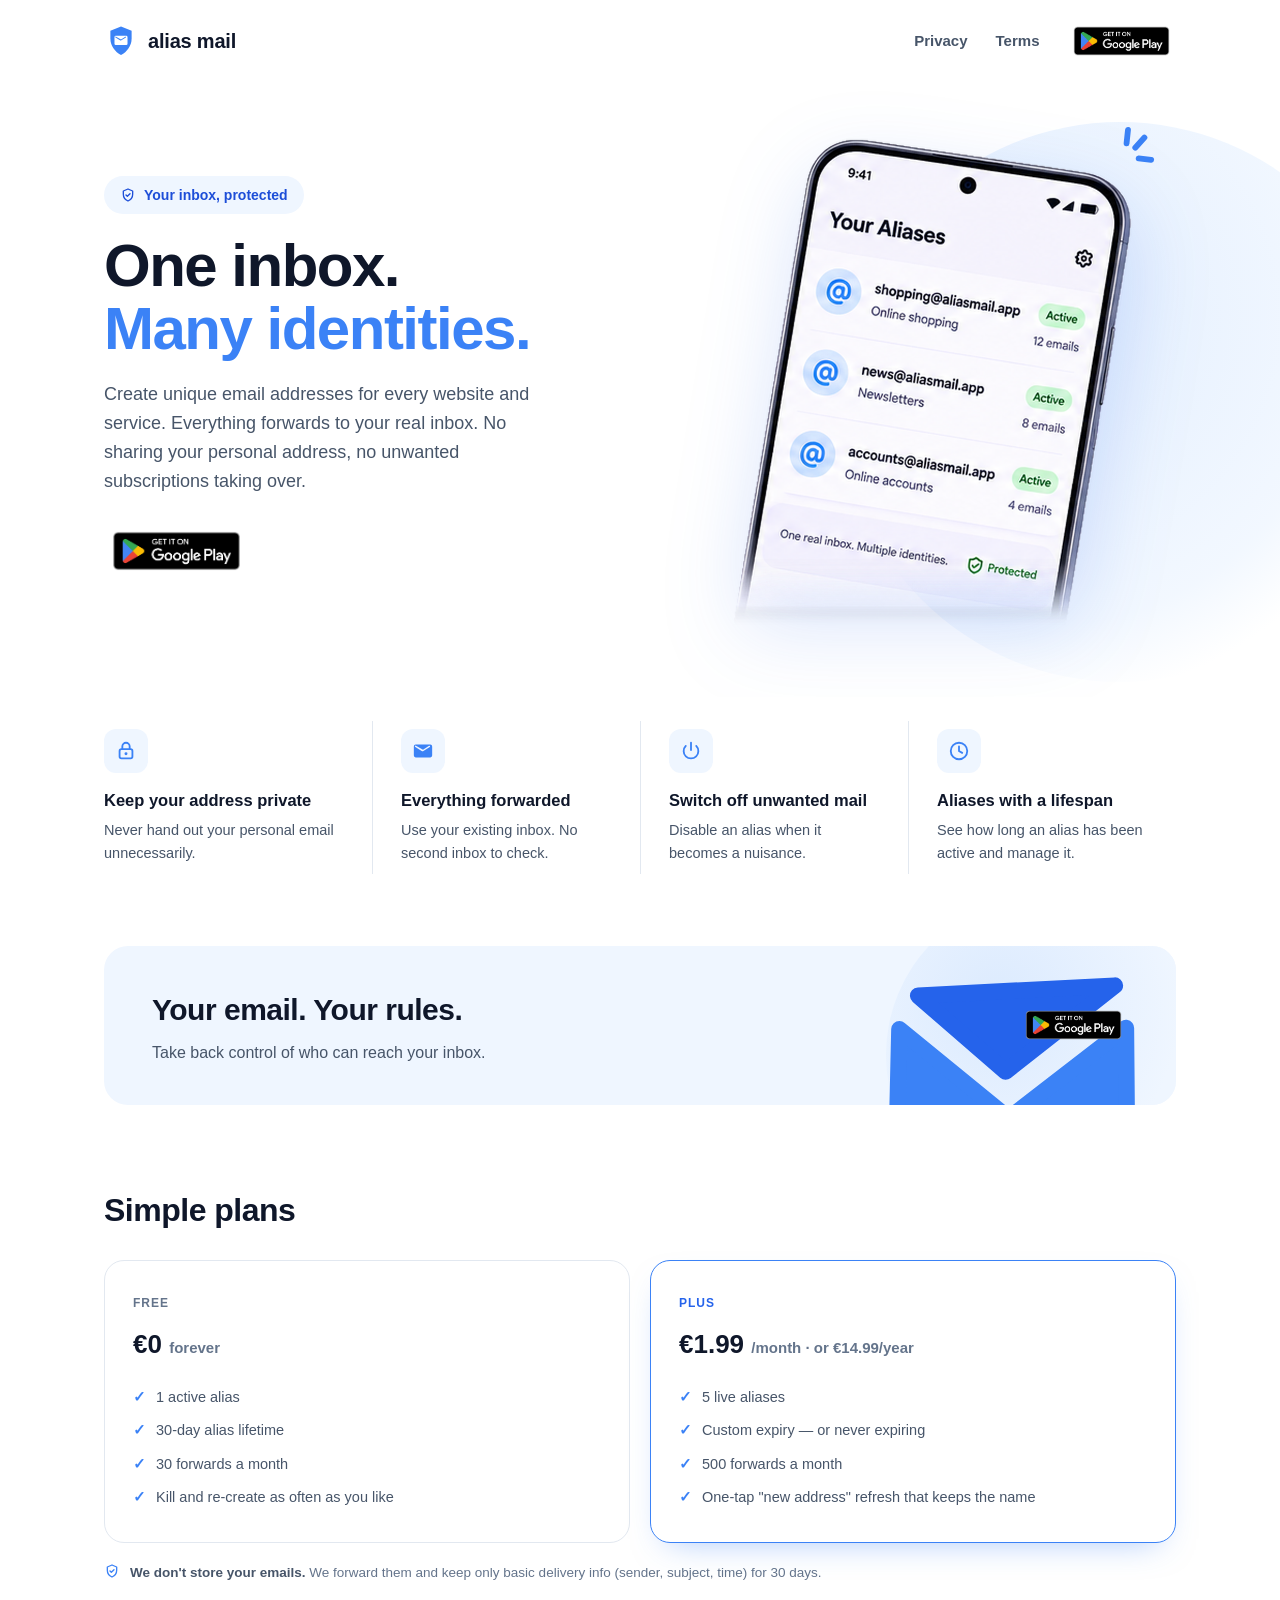
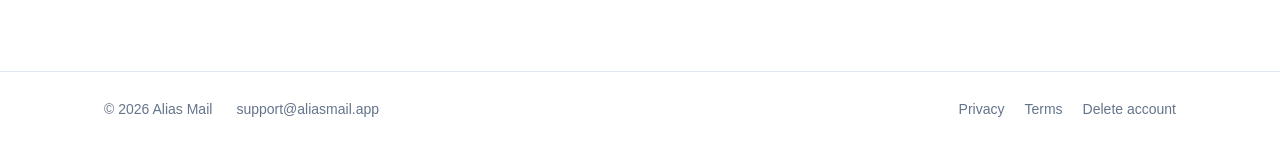
==== commit 28f4bb29: "Banner: splodge behind envelope; hero: accent dashes on phone - consistent treatment" ====
--- a/index.html
+++ b/index.html
@@ -66,7 +66,16 @@
           <img class="play-badge big" src="assets/google-play-badge.png" alt="Get Alias Mail on Google Play" width="154" height="60">
         </a>
       </div>
-      <img class="hero-phone" src="assets/alias-phonex2.png" width="387" height="471" alt="The Alias Mail app showing three active aliases">
+      <div class="phone-zone">
+        <svg class="phone-accents" viewBox="0 0 60 60" width="58" height="58" aria-hidden="true">
+          <g stroke="#3B82F6" stroke-width="6" stroke-linecap="round">
+            <line x1="30" y1="6" x2="28.5" y2="20"/>
+            <line x1="47" y1="14" x2="37.5" y2="24.5"/>
+            <line x1="54" y1="37" x2="41" y2="35.5"/>
+          </g>
+        </svg>
+        <img class="hero-phone" src="assets/alias-phonex2.png" width="387" height="471" alt="The Alias Mail app showing three active aliases">
+      </div>
     </div>
   </section>
 
@@ -100,6 +109,7 @@
   <section class="banner-zone">
     <div class="wrap">
       <div class="banner">
+        <div class="banner-blob" aria-hidden="true"></div>
         <img class="banner-art" src="assets/aliasmail-envelope-with-accents.svg" alt="" aria-hidden="true">
         <div>
           <h2>Your email. Your rules.</h2>
--- a/styles.css
+++ b/styles.css
@@ -84,12 +84,12 @@
   background: radial-gradient(circle at 35% 35%, var(--tint-strong), var(--tint) 60%, transparent 75%);
   opacity: 0.8; z-index: 0; pointer-events: none;
 }
-.sparkle { position: absolute; color: var(--blue); z-index: 2; }
 
 /* ---------- hero phone image ---------- */
+.phone-zone { position: relative; display: flex; justify-content: center; }
+.phone-accents { position: absolute; top: -14px; right: 4%; }
 .hero-phone {
   width: min(100%, 400px); height: auto;
-  justify-self: center;
   filter: drop-shadow(0 30px 40px rgba(37, 99, 235, 0.18));
 }
 
@@ -108,6 +108,12 @@
 .banner h2 { font-size: clamp(22px, 3vw, 30px); font-weight: 800; letter-spacing: -0.5px; }
 .banner p { color: var(--body); margin-top: 6px; }
 .banner .btn { flex: none; position: relative; z-index: 1; }
+.banner-blob {
+  position: absolute; right: -30px; bottom: -110px;
+  width: 320px; height: 320px; border-radius: 50%;
+  background: radial-gradient(circle at 35% 35%, var(--tint-strong), var(--tint) 62%, transparent 76%);
+  pointer-events: none;
+}
 .banner-art {
   position: absolute; right: -70px; bottom: -75px;
   width: 380px; height: auto;
@@ -176,7 +182,9 @@
   .mobile-nav a:last-child { border-bottom: 0; }
   .mobile-nav .btn { margin-top: 8px; justify-content: center; }
   .hero { padding: 32px 0 56px; }
+  .phone-accents { width: 40px; height: 40px; top: -10px; right: 2%; }
   .banner-art { width: 260px; right: -55px; bottom: -55px; }
+  .banner-blob { width: 230px; height: 230px; right: -20px; bottom: -85px; }
   .features .grid { grid-template-columns: 1fr; }
   .feature { border-left: 0; padding: 0; }
   .site-footer .links { margin-left: 0; }
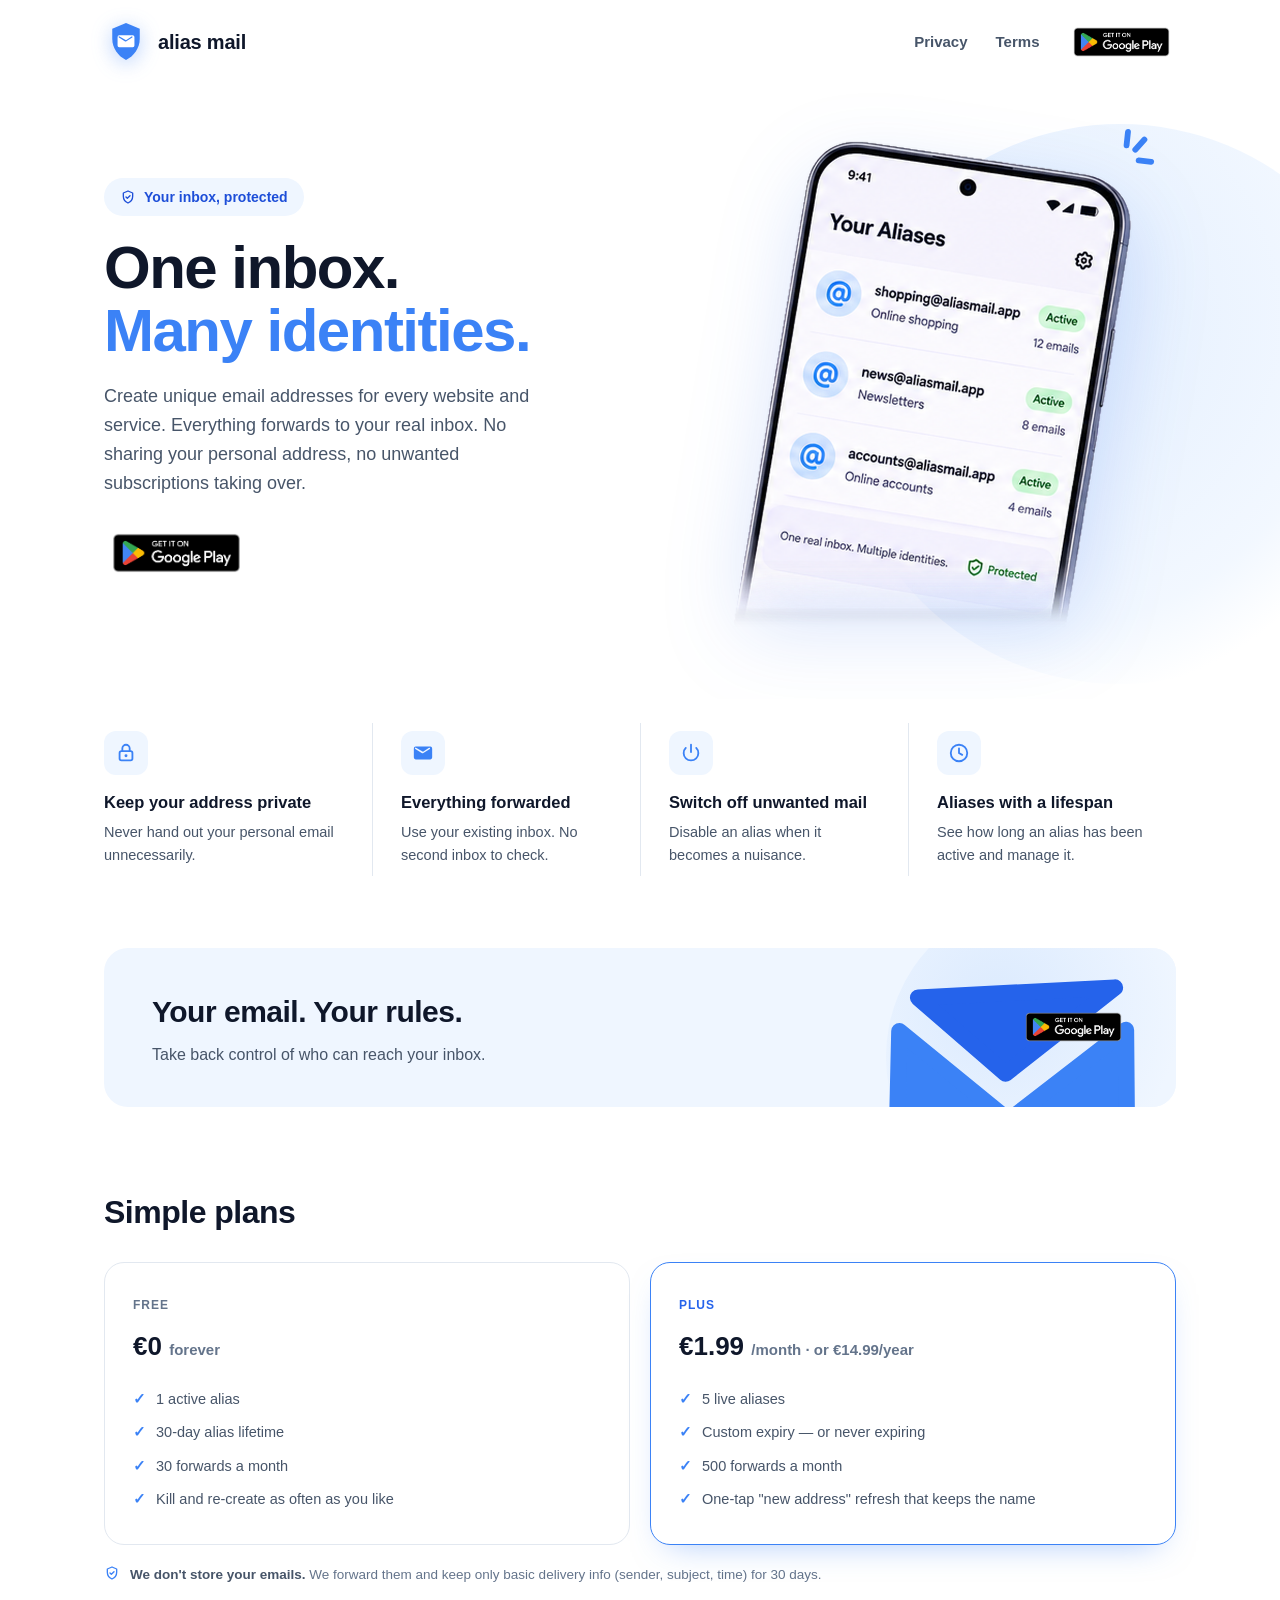
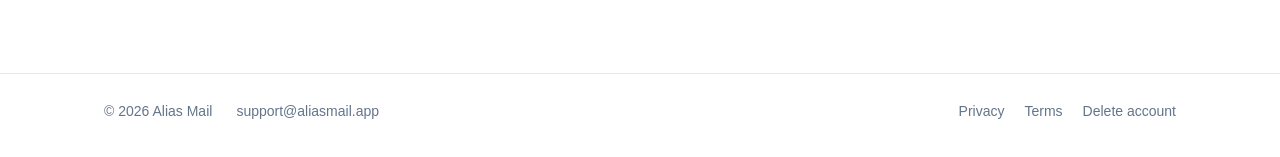
==== commit 91f051a0: "WEB-02: use the new aliasmail icon as favicon and apple-touch-icon" ====
--- a/index.html
+++ b/index.html
@@ -6,7 +6,8 @@
   <title>Alias Mail — One inbox. Many identities.</title>
   <meta name="description" content="Alias Mail gives you email aliases that forward to your real inbox. Kill an alias the moment it attracts spam.">
   <link rel="stylesheet" href="styles.css">
-  <link rel="icon" type="image/svg+xml" href="favicon.svg">
+  <link rel="icon" type="image/png" href="favicon.png">
+  <link rel="apple-touch-icon" href="apple-touch-icon.png">
   <script>
     // Set to the real Play Store listing once published.
     var PLAY_STORE_URL = "https://play.google.com/store/apps?id=app.aliasmail";
--- a/styles.css
+++ b/styles.css
@@ -34,7 +34,7 @@
 .site-header .wrap { display: flex; align-items: center; gap: 32px; }
 .brand { display: flex; align-items: center; gap: 10px; font-size: 20px; font-weight: 800; color: var(--navy); letter-spacing: -0.2px; }
 .brand:hover { text-decoration: none; }
-.logo-mark { width: 34px; height: 34px; flex: none; }
+.logo-mark { width: 44px; height: 44px; flex: none; filter: drop-shadow(0 4px 10px rgba(59, 130, 246, 0.35)); }
 .site-nav { display: flex; align-items: center; gap: 28px; margin-left: auto; }
 .site-nav a.nav-link { color: var(--body); font-weight: 600; font-size: 15px; }
 .site-nav a.nav-link:hover { color: var(--navy); text-decoration: none; }
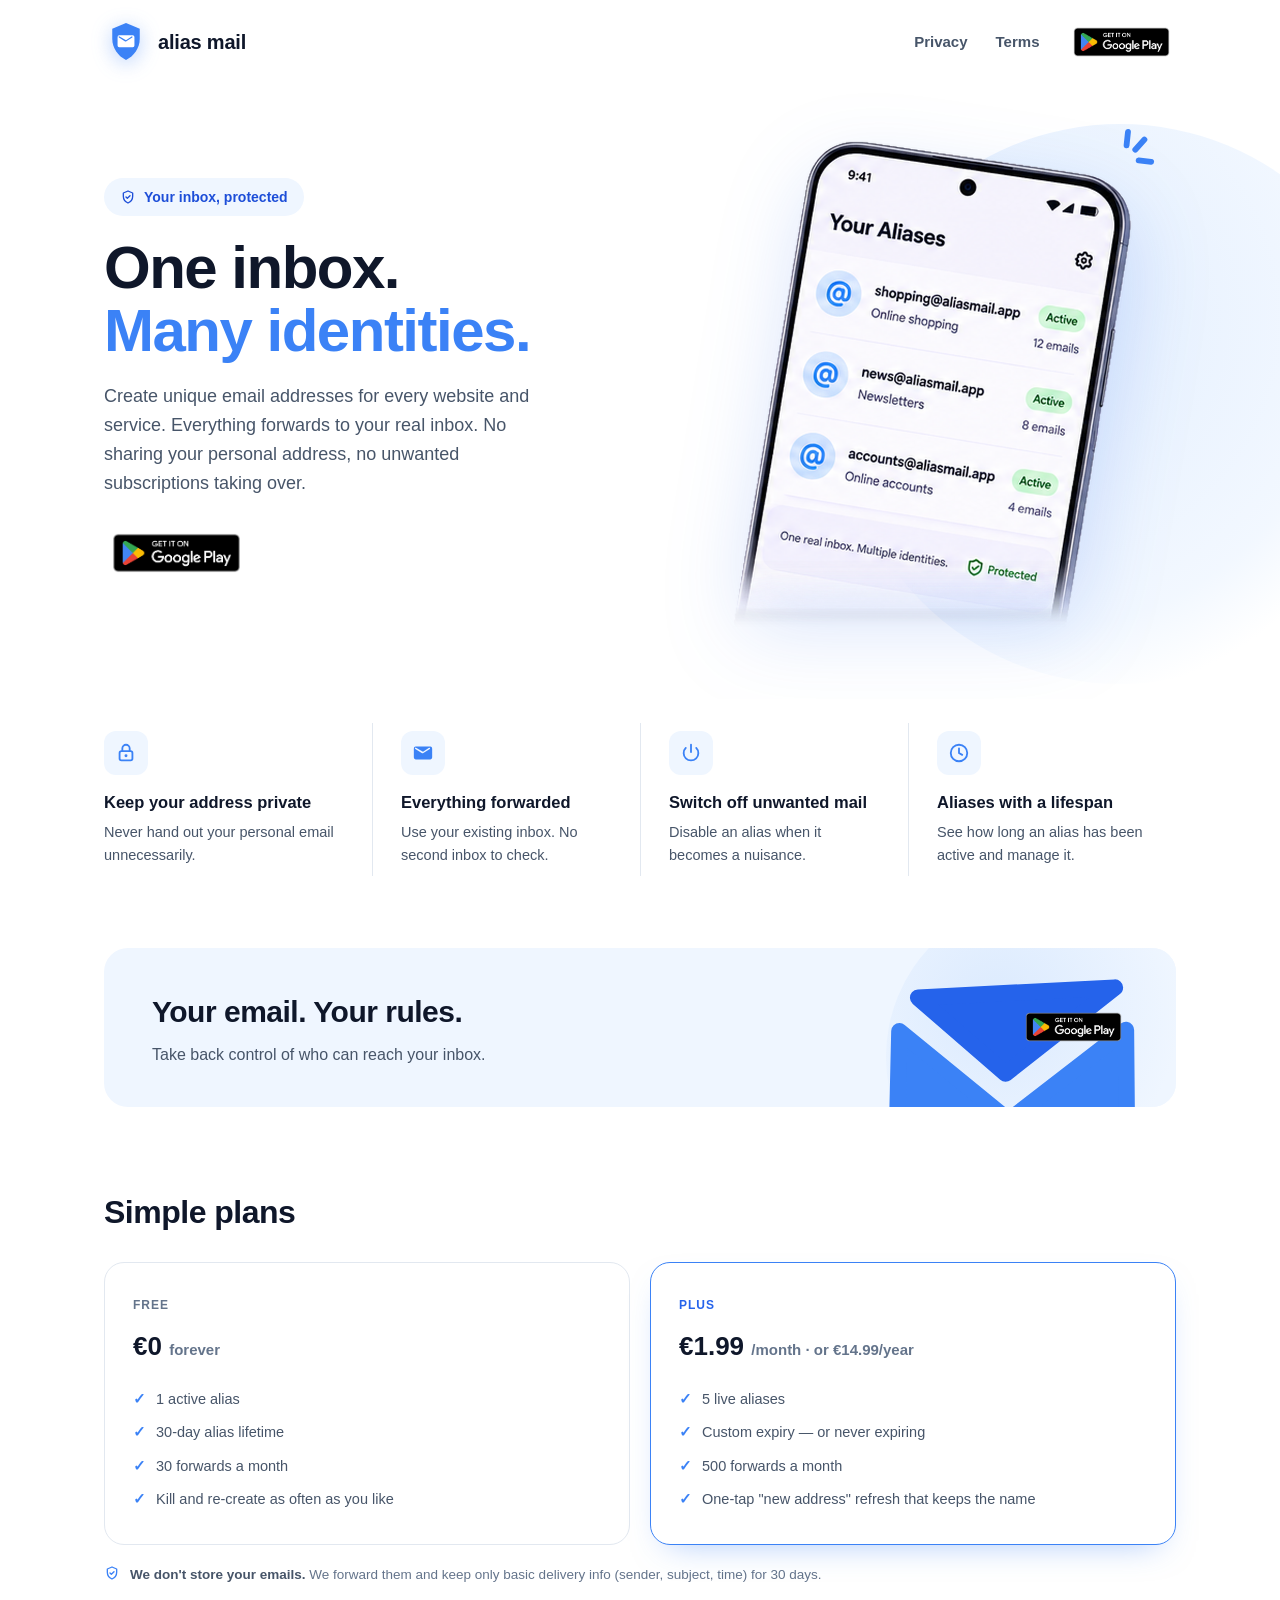
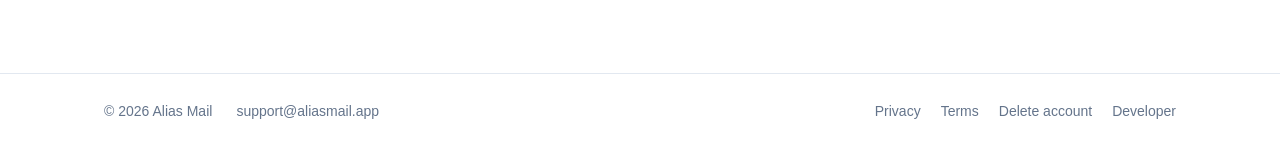
==== commit 14d08577: "WEB-03: link the developer site in the footer" ====
--- a/index.html
+++ b/index.html
@@ -160,6 +160,7 @@
         <a href="privacy.html">Privacy</a>
         <a href="terms.html">Terms</a>
         <a href="delete-account.html">Delete account</a>
+        <a href="https://michaelwhelan.dev/" rel="noopener">Developer</a>
       </div>
     </div>
   </footer>
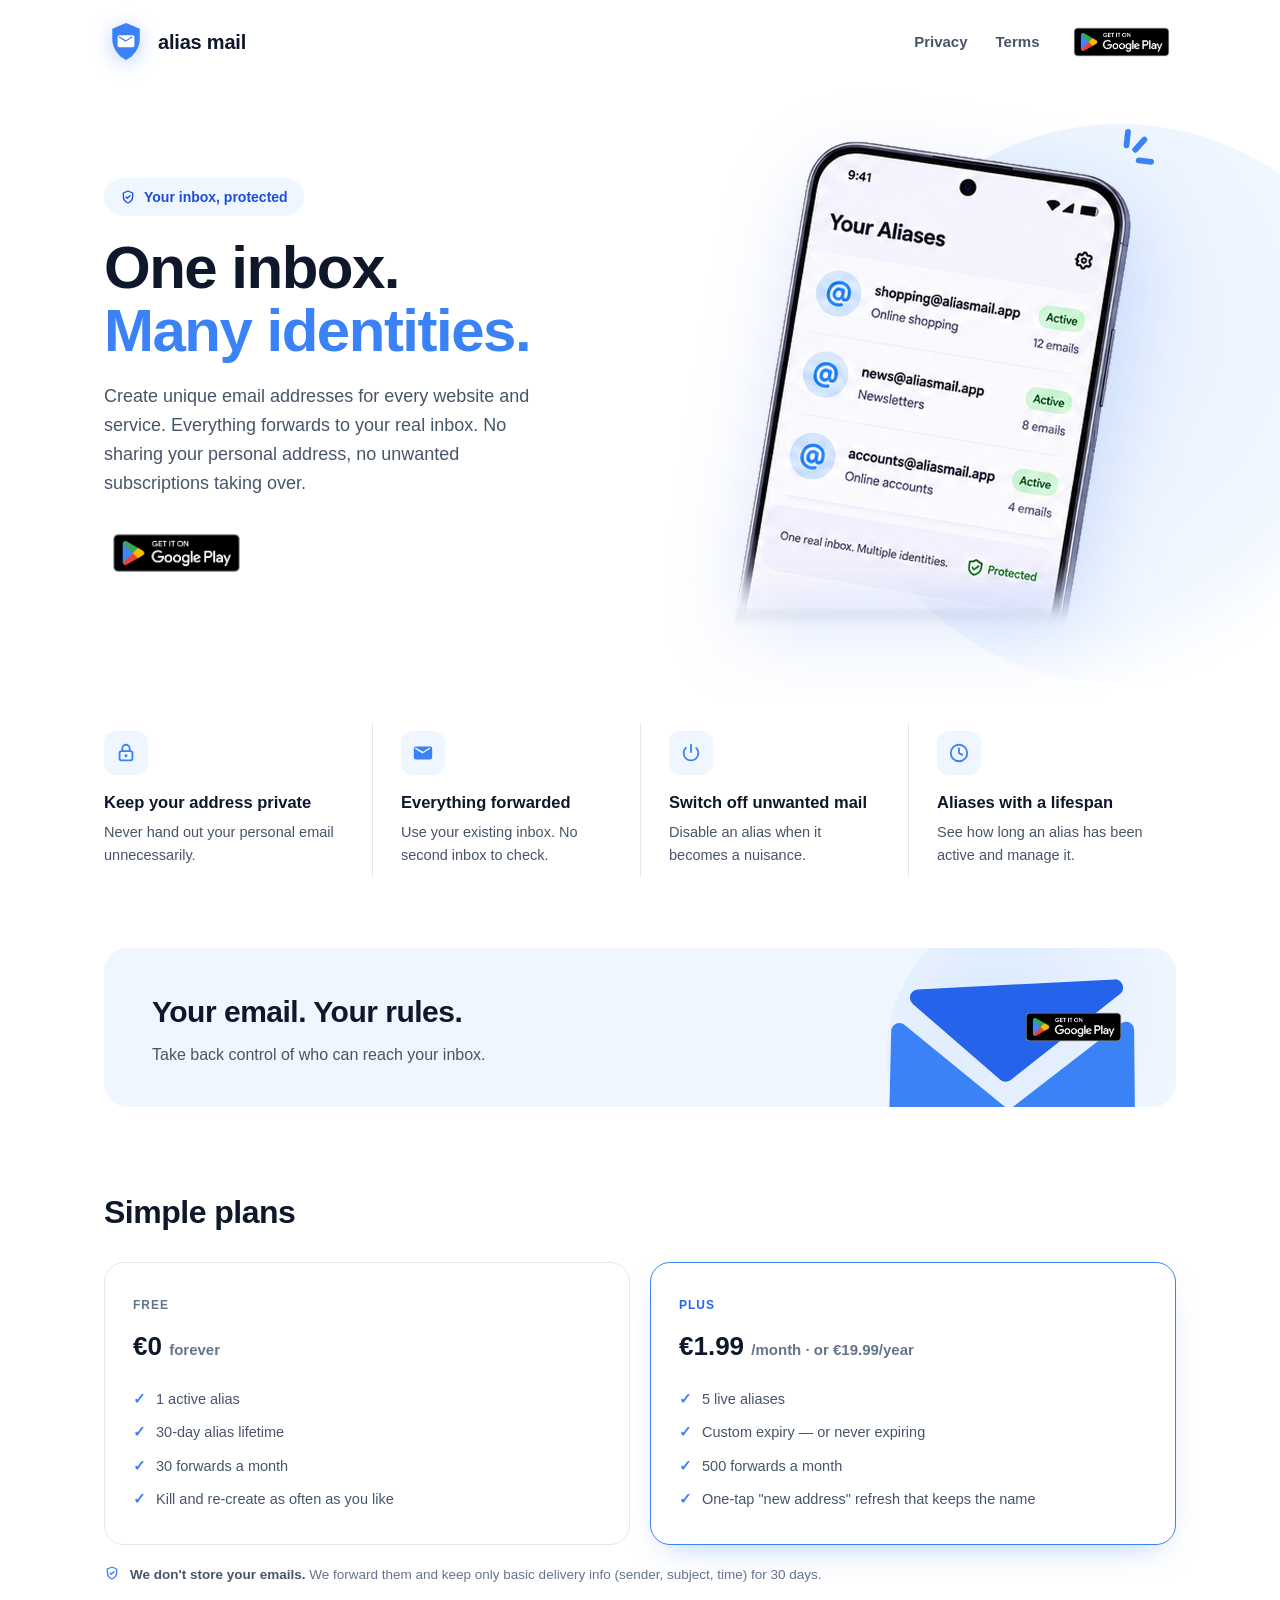
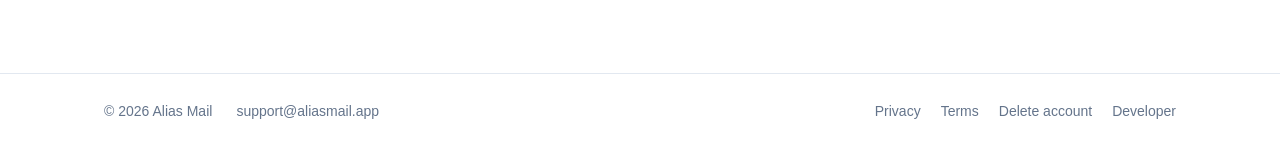
==== commit dc35bddc: "WEB-04: fix Plus yearly price in landing page and terms (€14.99 → €19.99)" ====
--- a/index.html
+++ b/index.html
@@ -139,7 +139,7 @@
         </div>
         <div class="plan plus">
           <span class="tag">Plus</span>
-          <div class="price">€1.99 <span>/month · or €14.99/year</span></div>
+          <div class="price">€1.99 <span>/month · or €19.99/year</span></div>
           <ul>
             <li>5 live aliases</li>
             <li>Custom expiry — or never expiring</li>
